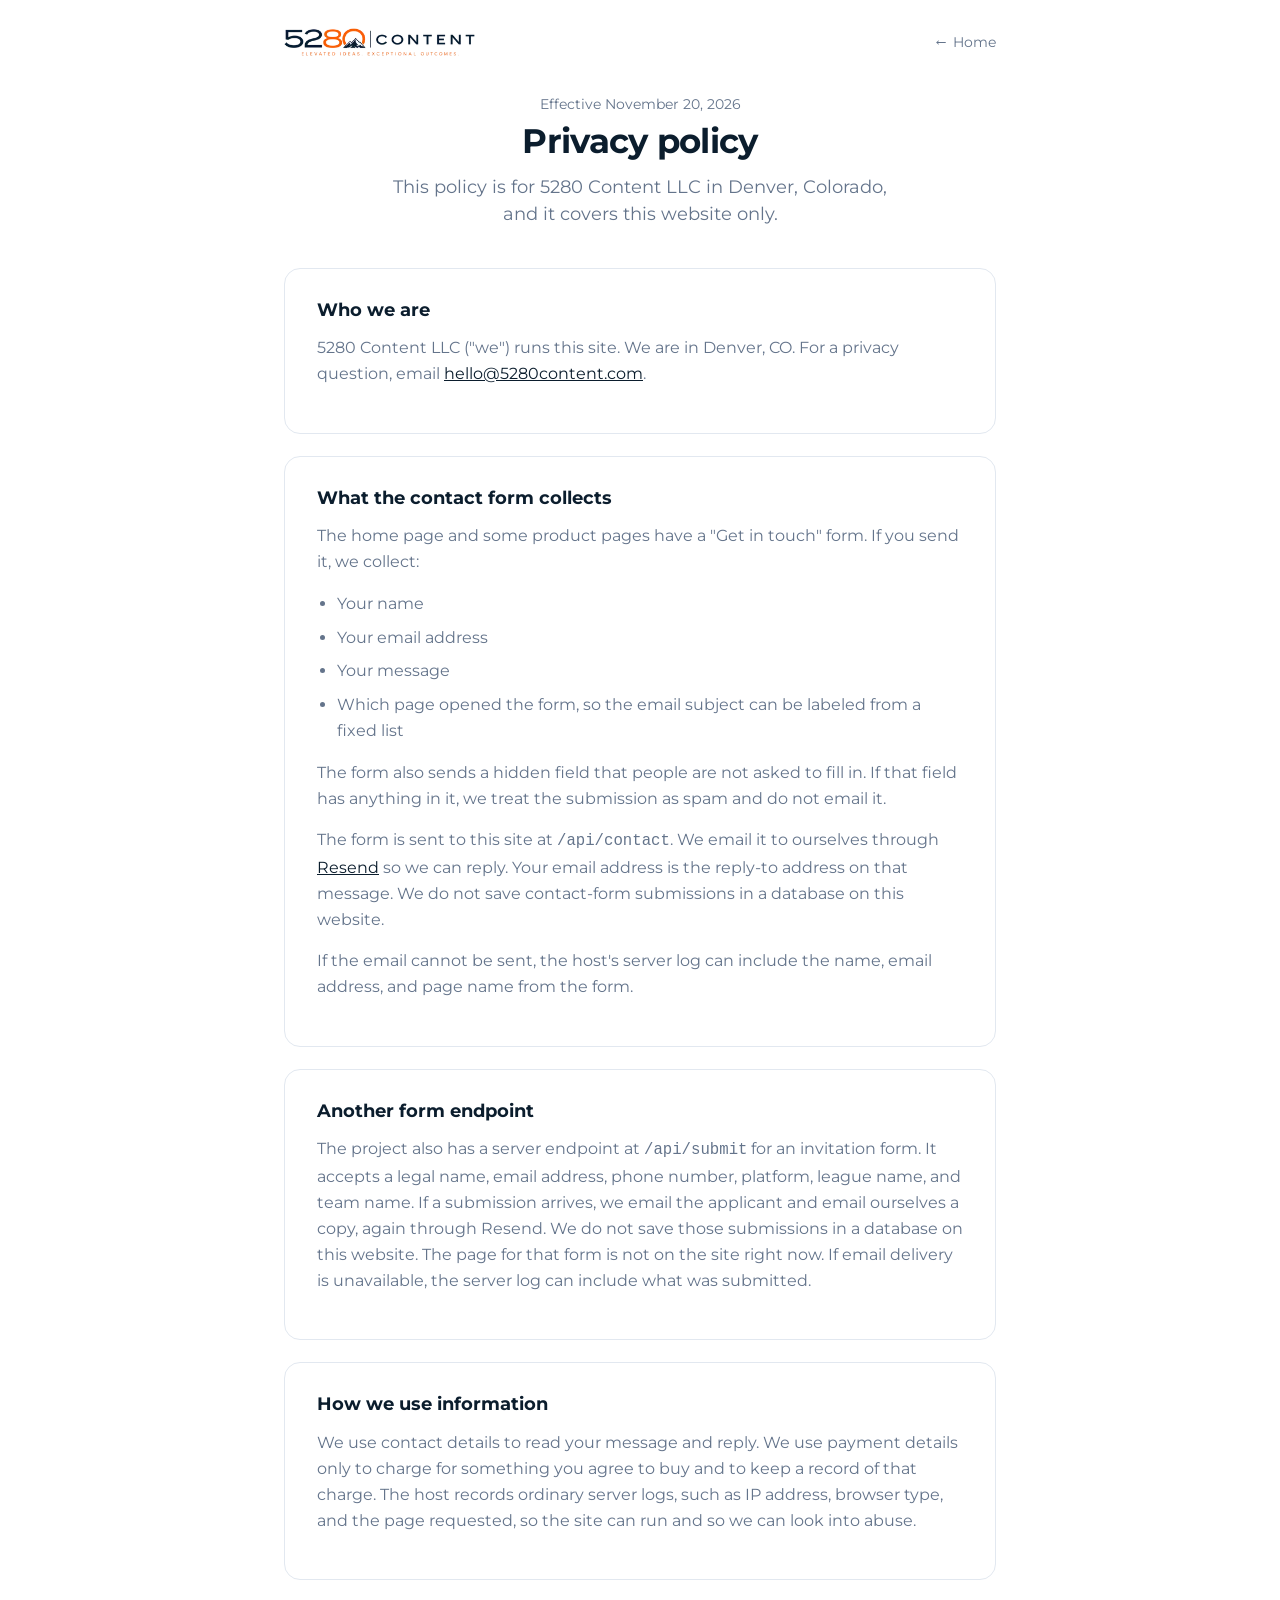
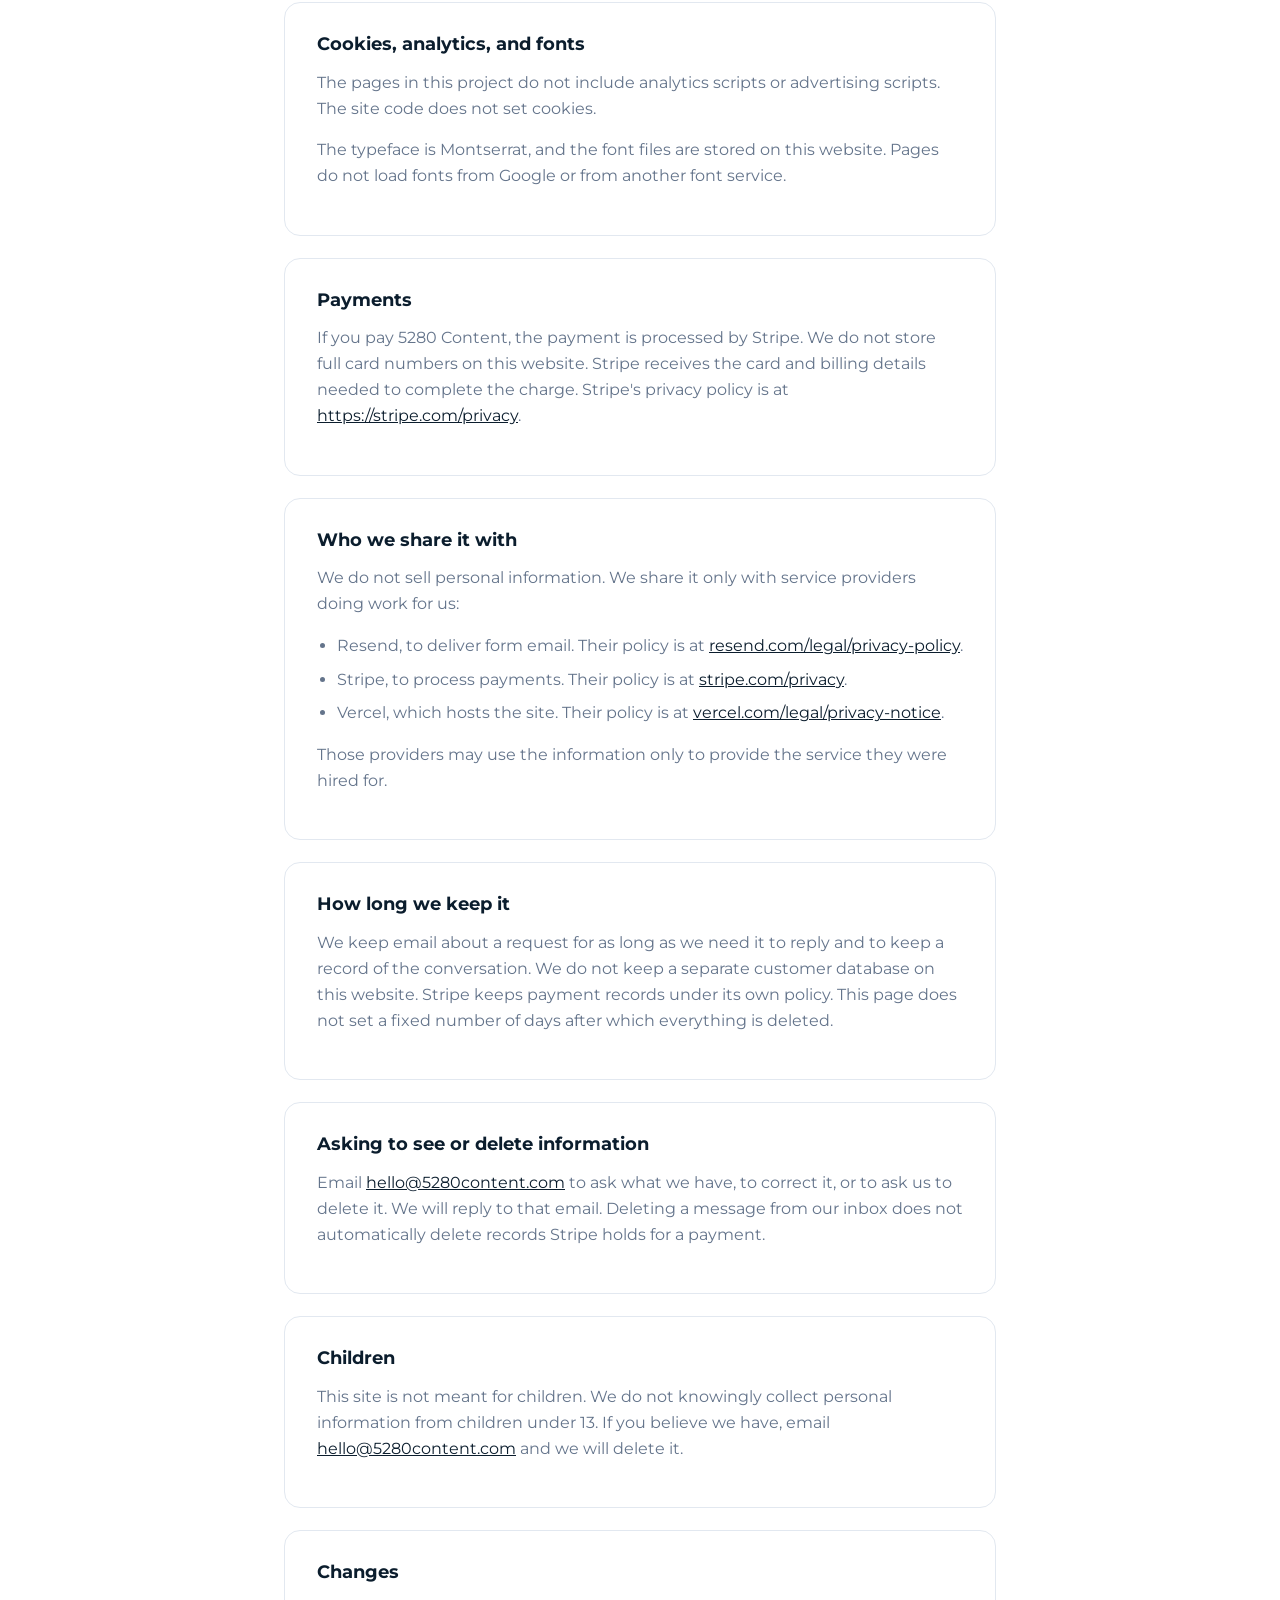
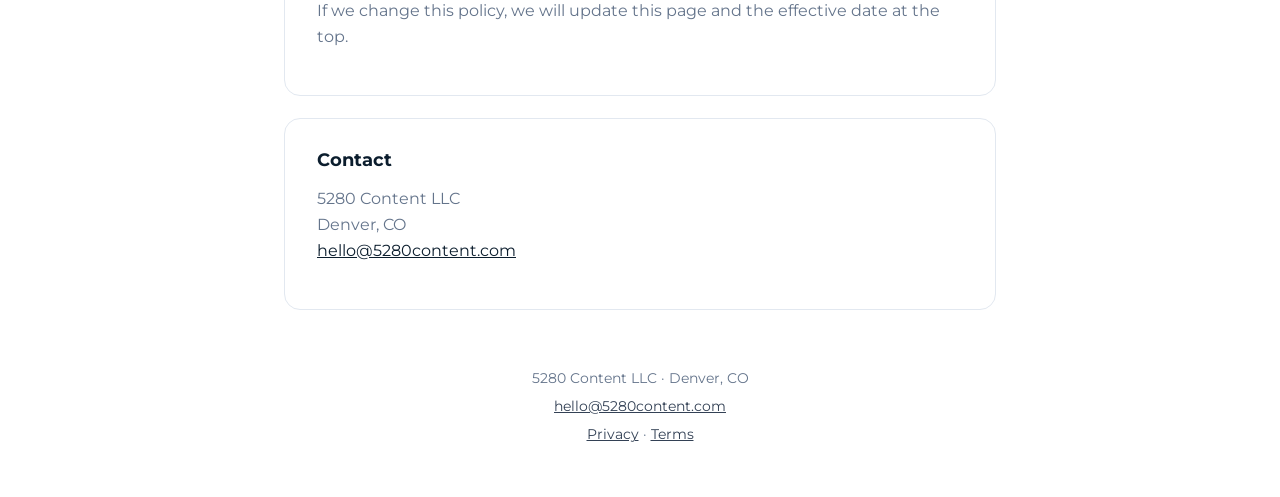
==== privacy/index.html @ 4d0aab16 "Add privacy and terms pages, and fix crawl, speed, and contrast. Publish /privacy and /terms for 528" ====
<!DOCTYPE html>
<html lang="en">
<head>
<meta charset="UTF-8" />
<meta name="viewport" content="width=device-width, initial-scale=1.0" />
<title>Privacy policy · 5280 Content</title>
<meta name="description" content="How 5280 Content LLC in Denver, CO collects, uses, and deletes information from this website. Contact hello@5280content.com." />
<link rel="canonical" href="https://www.5280content.com/privacy" />
<meta property="og:title" content="Privacy policy · 5280 Content" />
<meta property="og:description" content="How 5280 Content LLC in Denver, CO collects, uses, and deletes information from this website. Contact hello@5280content.com." />
<meta property="og:type" content="website" />
<meta property="og:url" content="https://www.5280content.com/privacy" />
<meta property="og:site_name" content="5280 Content" />
<meta property="og:image" content="https://www.5280content.com/assets/opt/og.5801524d.jpg" />
<meta property="og:image:width" content="1200" />
<meta property="og:image:height" content="630" />
<meta property="og:image:alt" content="5280 Content logo over the Denver skyline and mountains." />
<meta name="twitter:card" content="summary_large_image" />
<meta name="twitter:title" content="Privacy policy · 5280 Content" />
<meta name="twitter:description" content="How 5280 Content LLC in Denver, CO collects, uses, and deletes information from this website. Contact hello@5280content.com." />
<meta name="twitter:image" content="https://www.5280content.com/assets/opt/og.5801524d.jpg" />
<link rel="icon" type="image/png" sizes="32x32" href="/assets/favicon-32.png" />
<link rel="icon" type="image/png" sizes="64x64" href="/assets/favicon-64.png" />
<link rel="icon" type="image/png" sizes="512x512" href="/assets/favicon-512.png" />
<link rel="apple-touch-icon" sizes="180x180" href="/assets/apple-touch-icon.png" />
<link rel="stylesheet" href="/assets/opt/site.3dcfa032.css" />
<script type="application/ld+json">
{
  "@context": "https://schema.org",
  "@type": ["Organization", "LocalBusiness"],
  "@id": "https://www.5280content.com/#organization",
  "name": "5280 Content",
  "legalName": "5280 Content LLC",
  "url": "https://www.5280content.com/",
  "logo": "https://www.5280content.com/assets/opt/logo-491.4fd0b026.webp",
  "image": "https://www.5280content.com/assets/opt/og.5801524d.jpg",
  "email": "hello@5280content.com",
  "address": {
    "@type": "PostalAddress",
    "addressLocality": "Denver",
    "addressRegion": "CO",
    "addressCountry": "US"
  },
  "areaServed": [
    { "@type": "City", "name": "Denver" },
    { "@type": "AdministrativeArea", "name": "Colorado" }
  ]
}
</script>
</head>
<body>
  <div class="nav nav-sub">
    <a class="brand" href="/"><img src="/assets/opt/logo-491.4fd0b026.webp" srcset="/assets/opt/logo-334.3a35d26b.webp 334w, /assets/opt/logo-491.4fd0b026.webp 491w" sizes="(max-width: 640px) 190px, 245px" alt="5280 Content" width="491" height="72" /></a>
    <a class="back" href="/">&larr; Home</a>
  </div>

  <div class="wrap">
    <header class="hero">
      <p class="updated">Effective November 20, 2026</p>
      <h1>Privacy policy</h1>
      <p class="lede">This policy is for 5280 Content LLC in Denver, Colorado, and it covers this website only.</p>
    </header>

    <section>
      <h2>Who we are</h2>
      <p>5280 Content LLC ("we") runs this site. We are in Denver, CO. For a privacy question, email <a href="mailto:hello@5280content.com">hello@5280content.com</a>.</p>
    </section>

    <section>
      <h2>What the contact form collects</h2>
      <p>The home page and some product pages have a "Get in touch" form. If you send it, we collect:</p>
      <ul>
        <li>Your name</li>
        <li>Your email address</li>
        <li>Your message</li>
        <li>Which page opened the form, so the email subject can be labeled from a fixed list</li>
      </ul>
      <p>The form also sends a hidden field that people are not asked to fill in. If that field has anything in it, we treat the submission as spam and do not email it.</p>
      <p>The form is sent to this site at <code>/api/contact</code>. We email it to ourselves through <a href="https://resend.com/legal/privacy-policy">Resend</a> so we can reply. Your email address is the reply-to address on that message. We do not save contact-form submissions in a database on this website.</p>
      <p>If the email cannot be sent, the host's server log can include the name, email address, and page name from the form.</p>
    </section>

    <section>
      <h2>Another form endpoint</h2>
      <p>The project also has a server endpoint at <code>/api/submit</code> for an invitation form. It accepts a legal name, email address, phone number, platform, league name, and team name. If a submission arrives, we email the applicant and email ourselves a copy, again through Resend. We do not save those submissions in a database on this website. The page for that form is not on the site right now. If email delivery is unavailable, the server log can include what was submitted.</p>
    </section>

    <section>
      <h2>How we use information</h2>
      <p>We use contact details to read your message and reply. We use payment details only to charge for something you agree to buy and to keep a record of that charge. The host records ordinary server logs, such as IP address, browser type, and the page requested, so the site can run and so we can look into abuse.</p>
    </section>

    <section>
      <h2>Cookies, analytics, and fonts</h2>
      <p>The pages in this project do not include analytics scripts or advertising scripts. The site code does not set cookies.</p>
      <p>The typeface is Montserrat, and the font files are stored on this website. Pages do not load fonts from Google or from another font service.</p>
    </section>

    <section>
      <h2>Payments</h2>
      <p>If you pay 5280 Content, the payment is processed by Stripe. We do not store full card numbers on this website. Stripe receives the card and billing details needed to complete the charge. Stripe's privacy policy is at <a href="https://stripe.com/privacy">https://stripe.com/privacy</a>.</p>
    </section>

    <section>
      <h2>Who we share it with</h2>
      <p>We do not sell personal information. We share it only with service providers doing work for us:</p>
      <ul>
        <li>Resend, to deliver form email. Their policy is at <a href="https://resend.com/legal/privacy-policy">resend.com/legal/privacy-policy</a>.</li>
        <li>Stripe, to process payments. Their policy is at <a href="https://stripe.com/privacy">stripe.com/privacy</a>.</li>
        <li>Vercel, which hosts the site. Their policy is at <a href="https://vercel.com/legal/privacy-notice">vercel.com/legal/privacy-notice</a>.</li>
      </ul>
      <p>Those providers may use the information only to provide the service they were hired for.</p>
    </section>

    <section>
      <h2>How long we keep it</h2>
      <p>We keep email about a request for as long as we need it to reply and to keep a record of the conversation. We do not keep a separate customer database on this website. Stripe keeps payment records under its own policy. This page does not set a fixed number of days after which everything is deleted.</p>
    </section>

    <section>
      <h2>Asking to see or delete information</h2>
      <p>Email <a href="mailto:hello@5280content.com">hello@5280content.com</a> to ask what we have, to correct it, or to ask us to delete it. We will reply to that email. Deleting a message from our inbox does not automatically delete records Stripe holds for a payment.</p>
    </section>

    <section>
      <h2>Children</h2>
      <p>This site is not meant for children. We do not knowingly collect personal information from children under 13. If you believe we have, email <a href="mailto:hello@5280content.com">hello@5280content.com</a> and we will delete it.</p>
    </section>

    <section>
      <h2>Changes</h2>
      <p>If we change this policy, we will update this page and the effective date at the top.</p>
    </section>

    <section>
      <h2>Contact</h2>
      <p>5280 Content LLC<br />Denver, CO<br /><a href="mailto:hello@5280content.com">hello@5280content.com</a></p>
    </section>
  </div>

  <footer>
    <p>5280 Content LLC · Denver, CO</p>
    <p><a href="mailto:hello@5280content.com">hello@5280content.com</a></p>
    <p><a href="/privacy">Privacy</a> · <a href="/terms">Terms</a></p>
  </footer>
</body>
</html>
---- assets/opt/site.3dcfa032.css ----
@font-face {
  font-family: Montserrat;
  font-style: normal;
  font-weight: 400;
  font-display: swap;
  src: url("/assets/fonts/montserrat-latin-400.e66bcd27.woff2") format("woff2");
  unicode-range: U+0000-00FF, U+0131, U+0152-0153, U+02BB-02BC, U+02C6, U+02DA, U+02DC, U+0304, U+0308, U+0329, U+2000-206F, U+20AC, U+2122, U+2191, U+2193, U+2212, U+2215, U+FEFF, U+FFFD;
}
@font-face {
  font-family: Montserrat;
  font-style: normal;
  font-weight: 600;
  font-display: swap;
  src: url("/assets/fonts/montserrat-latin-600.d857325c.woff2") format("woff2");
  unicode-range: U+0000-00FF, U+0131, U+0152-0153, U+02BB-02BC, U+02C6, U+02DA, U+02DC, U+0304, U+0308, U+0329, U+2000-206F, U+20AC, U+2122, U+2191, U+2193, U+2212, U+2215, U+FEFF, U+FFFD;
}
@font-face {
  font-family: Montserrat;
  font-style: normal;
  font-weight: 700;
  font-display: swap;
  src: url("/assets/fonts/montserrat-latin-700.f9d9e65b.woff2") format("woff2");
  unicode-range: U+0000-00FF, U+0131, U+0152-0153, U+02BB-02BC, U+02C6, U+02DA, U+02DC, U+0304, U+0308, U+0329, U+2000-206F, U+20AC, U+2122, U+2191, U+2193, U+2212, U+2215, U+FEFF, U+FFFD;
}
@font-face {
  font-family: Montserrat;
  font-style: normal;
  font-weight: 800;
  font-display: swap;
  src: url("/assets/fonts/montserrat-latin-800.ba826fb8.woff2") format("woff2");
  unicode-range: U+0000-00FF, U+0131, U+0152-0153, U+02BB-02BC, U+02C6, U+02DA, U+02DC, U+0304, U+0308, U+0329, U+2000-206F, U+20AC, U+2122, U+2191, U+2193, U+2212, U+2215, U+FEFF, U+FFFD;
}
@font-face {
  font-family: "Montserrat Fallback";
  font-style: normal;
  font-weight: 400;
  src: local("Arial"), local("Liberation Sans"), local("Helvetica");
  size-adjust: 112.19%;
  ascent-override: 86.28%;
  descent-override: 22.37%;
  line-gap-override: 0%;
}
@font-face {
  font-family: "Montserrat Fallback";
  font-style: normal;
  font-weight: 600;
  src: local("Arial Bold"), local("Liberation Sans Bold"), local("Helvetica Bold");
  size-adjust: 107.86%;
  ascent-override: 89.74%;
  descent-override: 23.27%;
  line-gap-override: 0%;
}
@font-face {
  font-family: "Montserrat Fallback";
  font-style: normal;
  font-weight: 700;
  src: local("Arial Bold"), local("Liberation Sans Bold"), local("Helvetica Bold");
  size-adjust: 111.4%;
  ascent-override: 86.9%;
  descent-override: 22.53%;
  line-gap-override: 0%;
}
@font-face {
  font-family: "Montserrat Fallback";
  font-style: normal;
  font-weight: 800;
  src: local("Arial Bold"), local("Liberation Sans Bold"), local("Helvetica Bold");
  size-adjust: 110.65%;
  ascent-override: 87.48%;
  descent-override: 22.68%;
  line-gap-override: 0%;
}

:root {
  --navy: #0b1d2d;
  --slate: #334155;
  --steel: #64748b;
  --light-gray: #e2e8f0;
  --orange: #f97316;
  --white: #ffffff;
  --bg: #ffffff;
  --surface: #ffffff;
  --border: var(--light-gray);
  --text: var(--navy);
  --muted: var(--steel);
  --accent: var(--orange);
  --btn: #c2410c;
  --btn-hover: #9a3412;
  --pill-live: #146c43;
  --pill-live-bg: #e7f8ee;
  --pill-dev: #7a4f01;
  --pill-dev-bg: #fdf3d9;
}

* { box-sizing: border-box; }
html { color-scheme: light; }
body {
  margin: 0;
  background: var(--bg);
  color: var(--text);
  font-family: Montserrat, "Montserrat Fallback", Arial, Helvetica, sans-serif;
}
a { color: inherit; }
:focus-visible {
  outline: 2px solid var(--navy);
  outline-offset: 3px;
}

.nav {
  display: flex;
  align-items: center;
  justify-content: space-between;
  max-width: 1160px;
  margin: 0 auto;
  padding: 22px 24px;
}
.nav-sub {
  max-width: 760px;
  padding: 28px 24px 0;
}
.brand {
  display: flex;
  align-items: center;
  text-decoration: none;
}
.brand img { display: block; width: 245.5px; height: 36px; }
.nav-sub .brand img { width: 190.94px; height: 28px; }
.nav-links {
  display: flex;
  align-items: center;
  gap: 18px;
}
.nav a.secondary-link,
.nav a.back {
  text-decoration: none;
  font-size: 0.9rem;
  color: var(--slate);
}
.nav a.secondary-link {
  font-weight: 600;
  border: 1.5px solid var(--border);
  padding: 9px 16px;
  border-radius: 8px;
}
.nav a.back { color: var(--muted); }
.nav a.secondary-link:hover { color: var(--navy); border-color: var(--slate); }
.nav a.back:hover { color: var(--text); }
.nav a.cta,
.nav button.cta,
a.btn,
button.btn {
  display: inline-block;
  text-decoration: none;
  font-weight: 600;
  color: var(--white);
  background: var(--btn);
  border: none;
  cursor: pointer;
  font-family: inherit;
  -webkit-appearance: none;
  appearance: none;
}
.nav a.cta,
.nav button.cta {
  font-size: 0.9rem;
  padding: 10px 18px;
  border-radius: 8px;
}
a.btn,
button.btn {
  padding: 14px 28px;
  border-radius: 10px;
  font-size: 1rem;
}
.nav a.cta:hover,
.nav button.cta:hover,
a.btn:hover,
button.btn:hover { background: var(--btn-hover); }

.hero-banner {
  width: 100%;
  background: var(--navy);
  line-height: 0;
}
.hero-banner img {
  width: 100%;
  height: auto;
  aspect-ratio: 1779 / 884;
  max-height: 620px;
  object-fit: cover;
  object-position: center top;
  display: block;
}
.hero-copy {
  background: var(--navy);
  padding: 44px 24px 64px;
}
.hero-copy .inner {
  max-width: 900px;
  margin: 0 auto;
  text-align: center;
}
.hero-copy h1 {
  color: var(--white);
  font-size: 1.85rem;
  font-weight: 800;
  letter-spacing: -0.02em;
  line-height: 1.25;
  margin: 0 0 16px;
}
.hero-copy p {
  color: #cbd5e1;
  font-size: 1.15rem;
  font-weight: 400;
  line-height: 1.7;
  margin: 0;
}
.hero-copy p strong {
  color: var(--white);
  font-weight: 600;
}

.section-heading {
  max-width: 1160px;
  margin: 64px auto 0;
  padding: 0 24px;
  text-align: center;
}
.section-heading h2 {
  font-size: 1.7rem;
  font-weight: 800;
  letter-spacing: -0.01em;
  margin: 0 0 10px;
}
.section-heading p {
  color: var(--muted);
  font-size: 1.02rem;
  margin: 0;
}
.grid {
  max-width: 1160px;
  margin: 32px auto 0;
  padding: 0 24px 48px;
  display: grid;
  grid-template-columns: repeat(auto-fit, minmax(260px, 1fr));
  gap: 20px;
}
a.card {
  display: block;
  background: var(--surface);
  border: 1px solid var(--border);
  border-radius: 16px;
  padding: 26px;
  text-decoration: none;
  color: var(--text);
  transition: transform 0.15s ease, box-shadow 0.15s ease, border-color 0.15s ease;
}
a.card:hover {
  transform: translateY(-3px);
  box-shadow: 0 12px 28px rgba(11, 29, 45, 0.1);
  border-color: #cbd5e1;
}
.pill {
  display: inline-block;
  font-size: 0.7rem;
  font-weight: 700;
  letter-spacing: 0.04em;
  text-transform: uppercase;
  padding: 4px 10px;
  border-radius: 999px;
  margin-bottom: 14px;
}
.pill.live { color: var(--pill-live); background: var(--pill-live-bg); }
.pill.dev { color: var(--pill-dev); background: var(--pill-dev-bg); }
.card h3 {
  margin: 0 0 8px;
  font-size: 1.2rem;
  font-weight: 700;
}
.card p {
  margin: 0;
  color: var(--muted);
  font-size: 0.95rem;
  line-height: 1.5;
  font-weight: 400;
}

.wrap {
  max-width: 760px;
  margin: 0 auto;
  padding: 40px 24px 24px;
}
header.hero { text-align: center; margin-bottom: 40px; }
header.hero .pill { margin-bottom: 16px; font-size: 0.72rem; padding: 5px 12px; }
header.hero h1 {
  font-size: 2.1rem;
  margin: 0 0 12px;
  letter-spacing: -0.02em;
}
header.hero p.tagline,
header.hero p.lede {
  color: var(--muted);
  font-size: 1.1rem;
  max-width: 520px;
  margin: 0 auto;
  line-height: 1.55;
}
.wrap section {
  background: var(--surface);
  border: 1px solid var(--border);
  border-radius: 16px;
  padding: 30px 32px;
  margin-bottom: 22px;
}
.wrap section h2 { margin-top: 0; font-size: 1.1rem; }
.wrap section h3 { font-size: 1rem; margin: 18px 0 6px; }
.wrap section h3:first-of-type { margin-top: 0; }
.wrap section p,
.wrap section li {
  color: var(--muted);
  line-height: 1.65;
  font-size: 0.98rem;
}
.wrap section ul { margin: 0; padding-left: 20px; }
.wrap section li { margin-bottom: 8px; }
.wrap section a { color: var(--navy); text-decoration: underline; }
.cta-row { text-align: center; margin: 34px 0; }
.updated {
  color: var(--muted);
  font-size: 0.85rem;
  margin: 0 0 8px;
}

footer {
  text-align: center;
  color: var(--muted);
  font-size: 0.85rem;
  line-height: 1.6;
  padding: 12px 24px 50px;
}
footer p { margin: 0 0 6px; }
footer a { color: var(--slate); text-decoration: underline; }

.contact-overlay {
  position: fixed;
  inset: 0;
  background: rgba(11, 29, 45, 0.55);
  display: flex;
  align-items: center;
  justify-content: center;
  padding: 20px;
  z-index: 100;
}
.contact-overlay[hidden] { display: none; }
.contact-modal-box {
  background: var(--white);
  border-radius: 16px;
  max-width: 420px;
  width: 100%;
  padding: 28px;
  position: relative;
  box-shadow: 0 20px 60px rgba(11, 29, 45, 0.35);
}
.contact-close {
  position: absolute;
  top: 14px;
  right: 14px;
  border: none;
  background: none;
  font-size: 1.5rem;
  line-height: 1;
  cursor: pointer;
  color: var(--muted);
  padding: 4px;
}
.contact-modal-box h3 {
  margin: 0 0 6px;
  font-size: 1.25rem;
  color: var(--navy);
}
.contact-sub {
  color: var(--muted);
  font-size: 0.92rem;
  margin: 0 0 18px;
  line-height: 1.5;
}
#contactForm label {
  display: block;
  font-size: 0.85rem;
  font-weight: 600;
  color: var(--slate);
  margin-bottom: 14px;
}
#contactForm input[type="text"],
#contactForm input[type="email"],
#contactForm textarea {
  display: block;
  width: 100%;
  margin-top: 6px;
  padding: 10px 12px;
  border: 1px solid var(--border);
  border-radius: 8px;
  font-family: inherit;
  font-size: 0.95rem;
  color: var(--navy);
}
#contactForm textarea { resize: vertical; }
.contact-submit {
  width: 100%;
  margin-top: 4px;
  position: relative;
}
.contact-submit.is-loading {
  color: transparent;
  pointer-events: none;
}
.contact-submit.is-loading::after {
  content: "";
  position: absolute;
  top: 50%;
  left: 50%;
  width: 16px;
  height: 16px;
  margin: -8px 0 0 -8px;
  border: 2px solid rgba(255, 255, 255, 0.4);
  border-top-color: #fff;
  border-radius: 50%;
  animation: contact-spin 0.7s linear infinite;
}
@keyframes contact-spin { to { transform: rotate(360deg); } }
.contact-status {
  min-height: 1.2em;
  font-size: 0.88rem;
  margin: 10px 0 0;
}
.contact-status.ok { color: #146c43; }
.contact-status.err { color: #c0392b; }
.hp-field {
  position: absolute !important;
  left: -9999px !important;
  width: 1px;
  height: 1px;
  overflow: hidden;
}

@media (max-width: 640px) {
  .nav { padding: 16px 20px; }
  .nav-sub { padding: 16px 20px 0; }
  .brand img,
  .nav-sub .brand img { width: 190.94px; height: 28px; }
  .nav-links { gap: 10px; }
  .nav a.secondary-link { display: none; }
  .nav a.cta,
  .nav button.cta { padding: 8px 14px; font-size: 0.85rem; }
  .hero-banner img { max-height: 320px; }
  .hero-copy { padding: 32px 20px 44px; }
  .hero-copy h1 { font-size: 1.45rem; }
  .hero-copy p { font-size: 1rem; line-height: 1.6; }
  .section-heading { margin-top: 44px; }
  .section-heading h2 { font-size: 1.4rem; }
  .grid { margin-top: 24px; padding: 0 20px 40px; gap: 14px; }
  a.card { padding: 20px; }
  .wrap { padding: 28px 20px 12px; }
  .wrap section { padding: 22px 18px; }
  header.hero h1 { font-size: 1.7rem; }
}
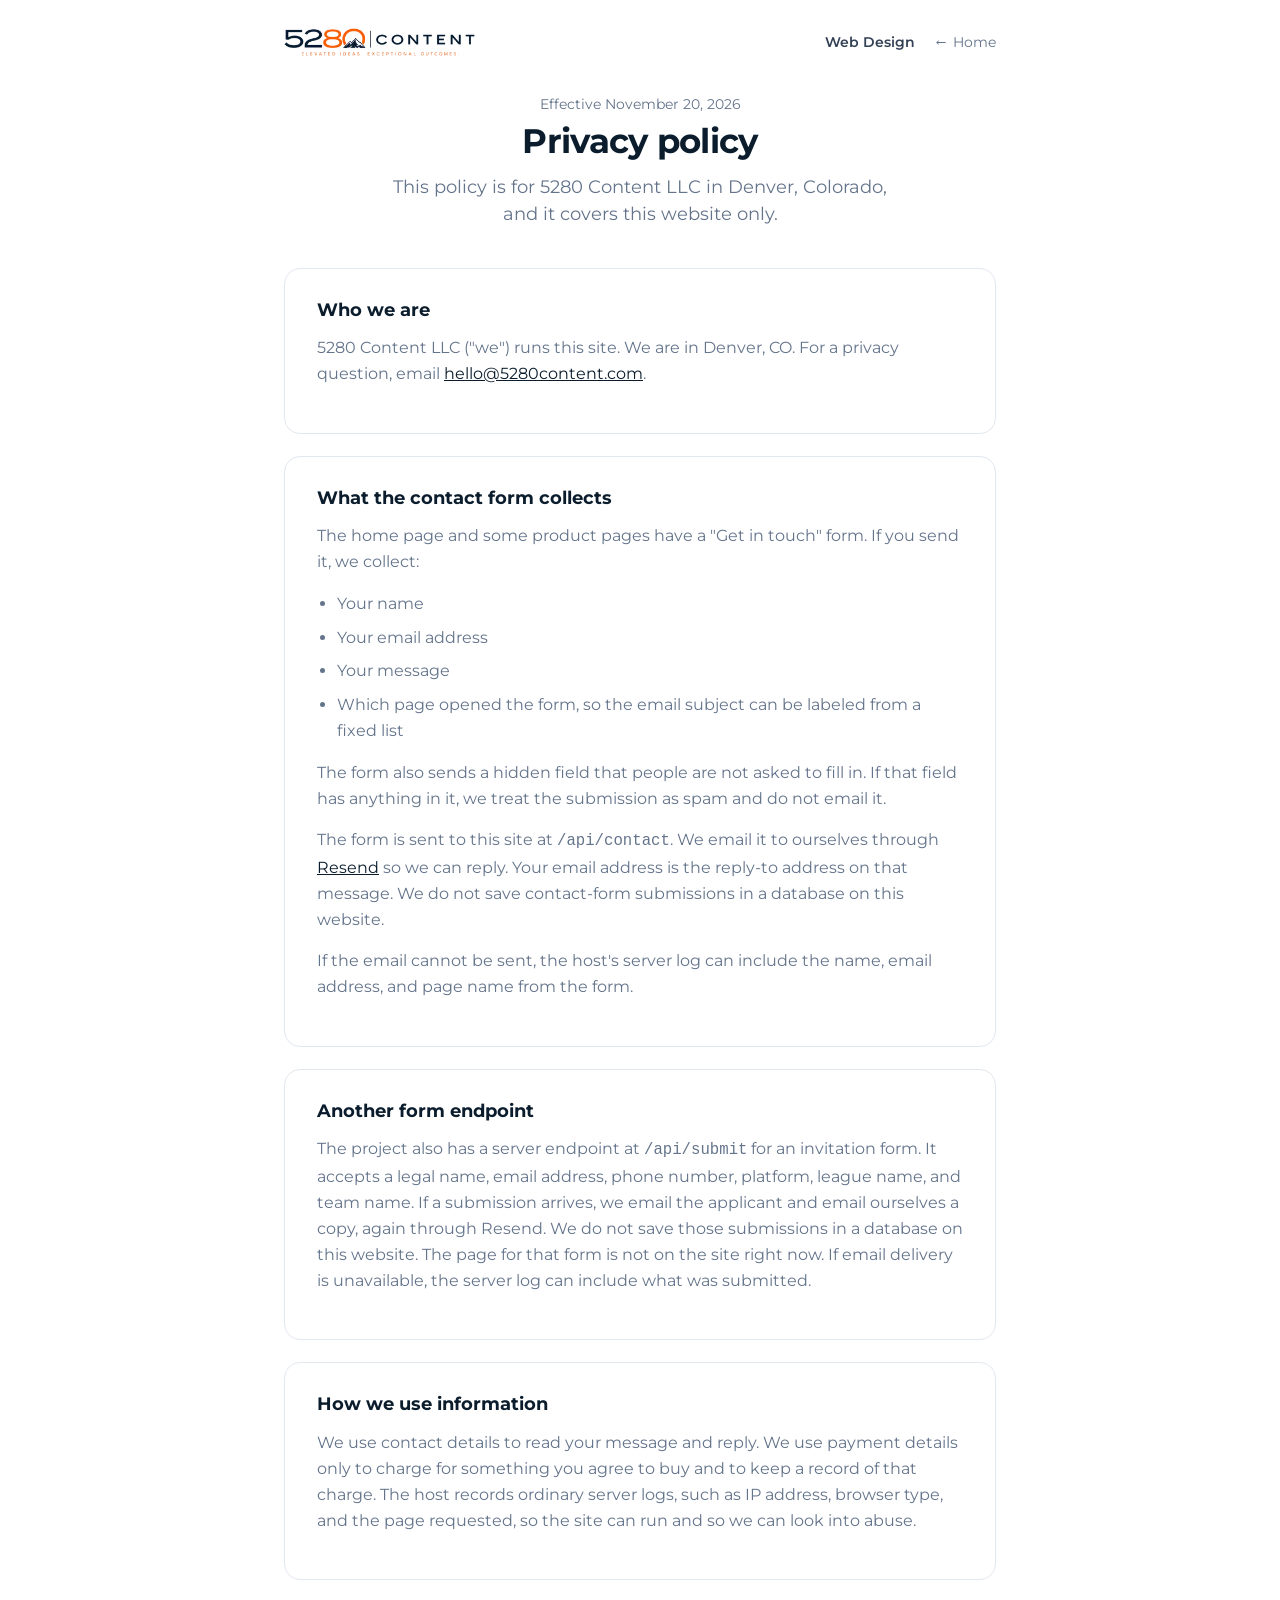
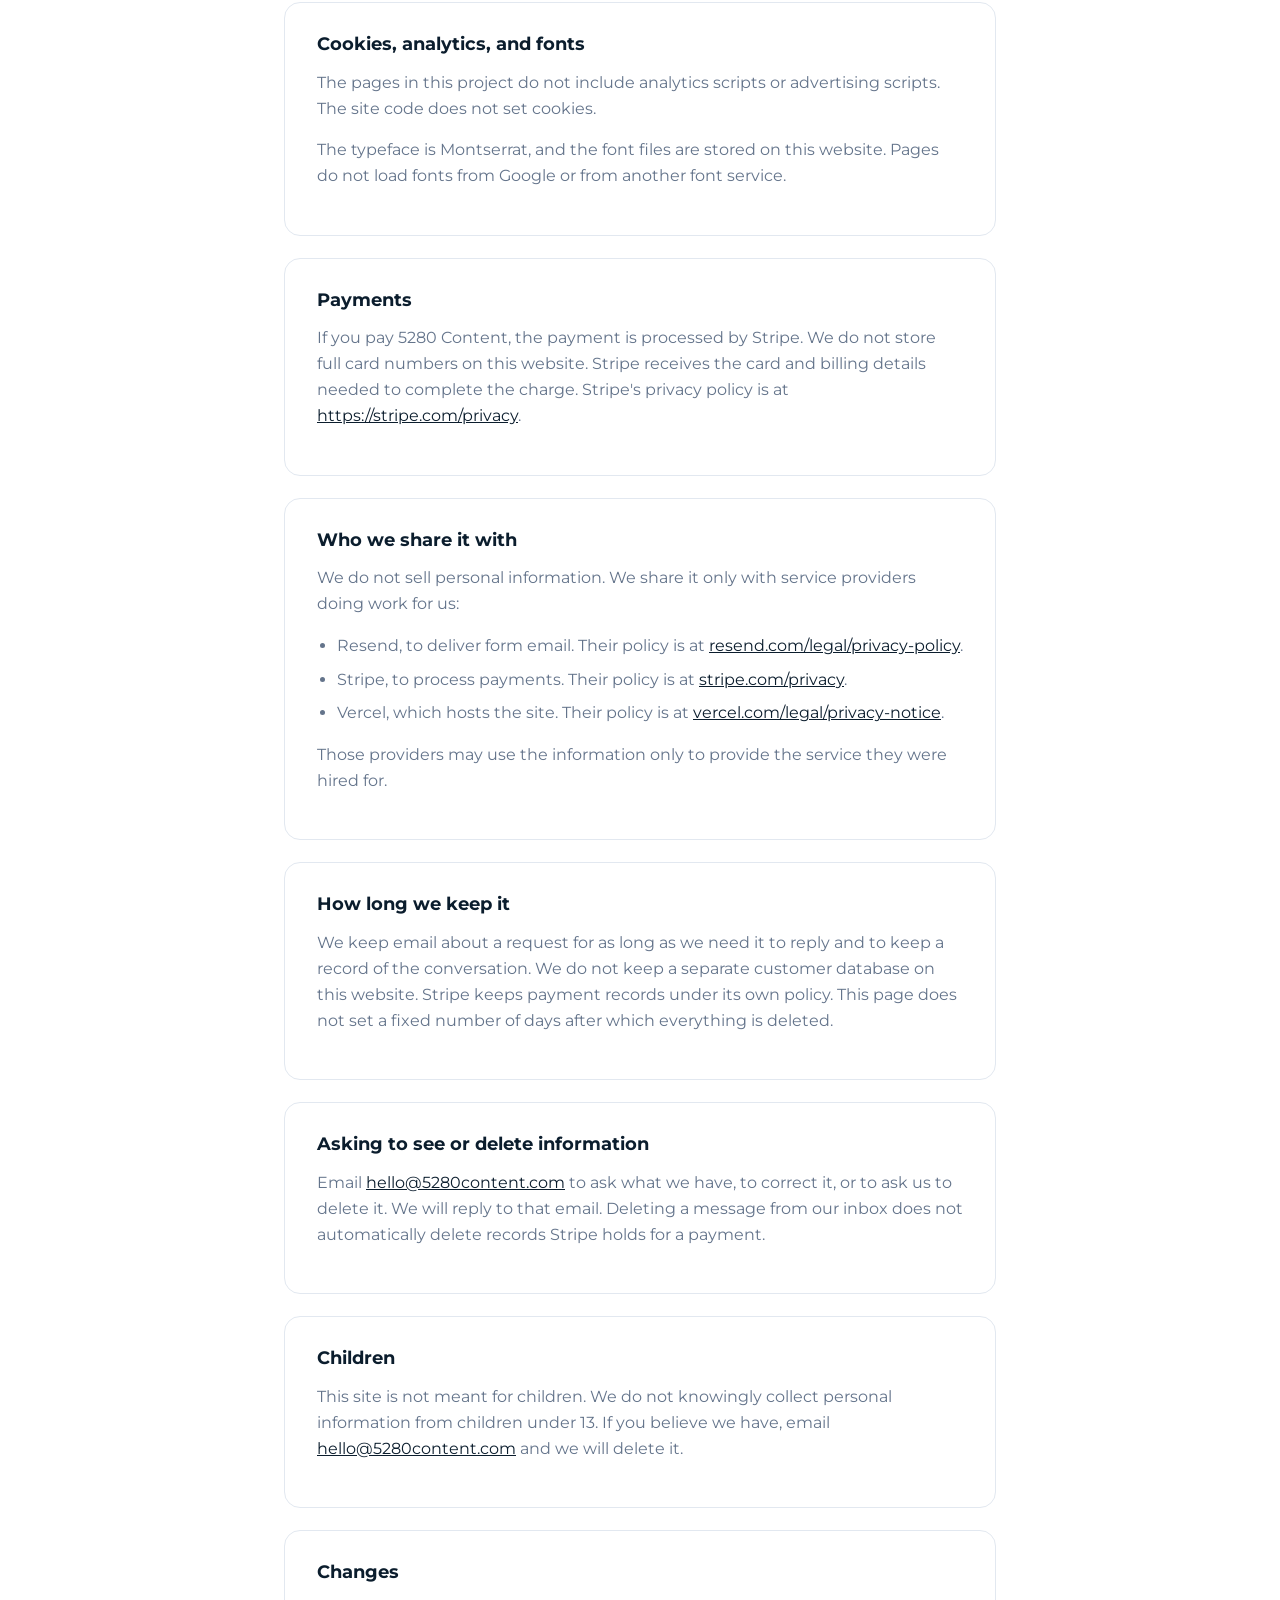
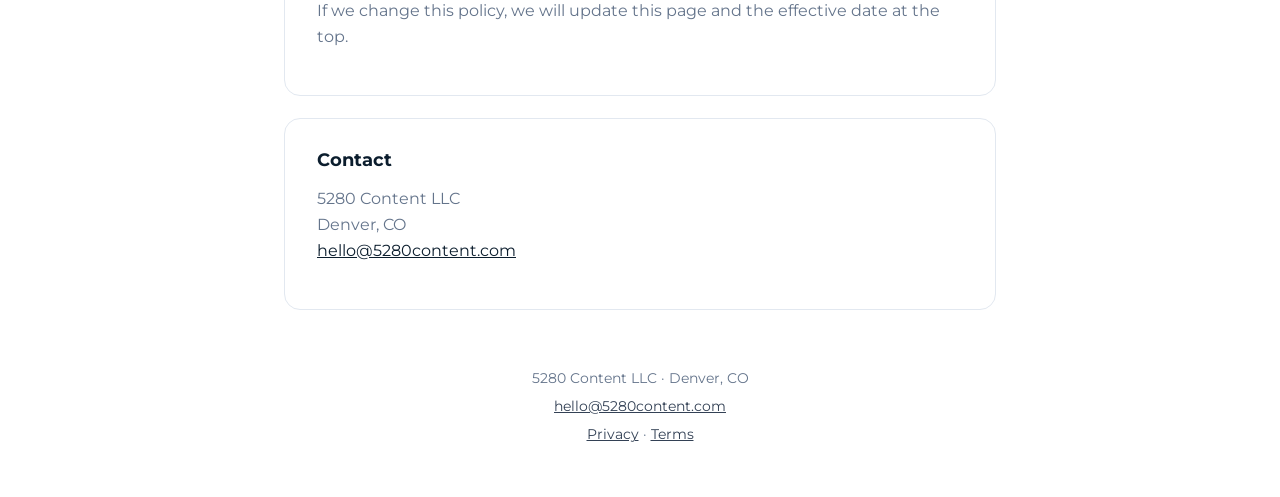
==== commit 08531a3a: "Add the local web design offer. Link a Local Web Design section and a mobile-visible nav item to /we" ====
--- a/privacy/index.html
+++ b/privacy/index.html
@@ -23,7 +23,7 @@
 <link rel="icon" type="image/png" sizes="64x64" href="/assets/favicon-64.png" />
 <link rel="icon" type="image/png" sizes="512x512" href="/assets/favicon-512.png" />
 <link rel="apple-touch-icon" sizes="180x180" href="/assets/apple-touch-icon.png" />
-<link rel="stylesheet" href="/assets/opt/site.3dcfa032.css" />
+<link rel="stylesheet" href="/assets/opt/site.8d82ec7e.css" />
 <script type="application/ld+json">
 {
   "@context": "https://schema.org",
@@ -51,7 +51,10 @@
 <body>
   <div class="nav nav-sub">
     <a class="brand" href="/"><img src="/assets/opt/logo-491.4fd0b026.webp" srcset="/assets/opt/logo-334.3a35d26b.webp 334w, /assets/opt/logo-491.4fd0b026.webp 491w" sizes="(max-width: 640px) 190px, 245px" alt="5280 Content" width="491" height="72" /></a>
-    <a class="back" href="/">&larr; Home</a>
+    <div class="nav-links">
+      <a class="nav-link" href="/web-design">Web Design</a>
+      <a class="back" href="/">&larr; Home</a>
+    </div>
   </div>
 
   <div class="wrap">
--- a/assets/opt/site.8d82ec7e.css
+++ b/assets/opt/site.8d82ec7e.css
@@ -0,0 +1,486 @@
+@font-face {
+  font-family: Montserrat;
+  font-style: normal;
+  font-weight: 400;
+  font-display: swap;
+  src: url("/assets/fonts/montserrat-latin-400.e66bcd27.woff2") format("woff2");
+  unicode-range: U+0000-00FF, U+0131, U+0152-0153, U+02BB-02BC, U+02C6, U+02DA, U+02DC, U+0304, U+0308, U+0329, U+2000-206F, U+20AC, U+2122, U+2191, U+2193, U+2212, U+2215, U+FEFF, U+FFFD;
+}
+@font-face {
+  font-family: Montserrat;
+  font-style: normal;
+  font-weight: 600;
+  font-display: swap;
+  src: url("/assets/fonts/montserrat-latin-600.d857325c.woff2") format("woff2");
+  unicode-range: U+0000-00FF, U+0131, U+0152-0153, U+02BB-02BC, U+02C6, U+02DA, U+02DC, U+0304, U+0308, U+0329, U+2000-206F, U+20AC, U+2122, U+2191, U+2193, U+2212, U+2215, U+FEFF, U+FFFD;
+}
+@font-face {
+  font-family: Montserrat;
+  font-style: normal;
+  font-weight: 700;
+  font-display: swap;
+  src: url("/assets/fonts/montserrat-latin-700.f9d9e65b.woff2") format("woff2");
+  unicode-range: U+0000-00FF, U+0131, U+0152-0153, U+02BB-02BC, U+02C6, U+02DA, U+02DC, U+0304, U+0308, U+0329, U+2000-206F, U+20AC, U+2122, U+2191, U+2193, U+2212, U+2215, U+FEFF, U+FFFD;
+}
+@font-face {
+  font-family: Montserrat;
+  font-style: normal;
+  font-weight: 800;
+  font-display: swap;
+  src: url("/assets/fonts/montserrat-latin-800.ba826fb8.woff2") format("woff2");
+  unicode-range: U+0000-00FF, U+0131, U+0152-0153, U+02BB-02BC, U+02C6, U+02DA, U+02DC, U+0304, U+0308, U+0329, U+2000-206F, U+20AC, U+2122, U+2191, U+2193, U+2212, U+2215, U+FEFF, U+FFFD;
+}
+@font-face {
+  font-family: "Montserrat Fallback";
+  font-style: normal;
+  font-weight: 400;
+  src: local("Arial"), local("Liberation Sans"), local("Helvetica");
+  size-adjust: 112.19%;
+  ascent-override: 86.28%;
+  descent-override: 22.37%;
+  line-gap-override: 0%;
+}
+@font-face {
+  font-family: "Montserrat Fallback";
+  font-style: normal;
+  font-weight: 600;
+  src: local("Arial Bold"), local("Liberation Sans Bold"), local("Helvetica Bold");
+  size-adjust: 107.86%;
+  ascent-override: 89.74%;
+  descent-override: 23.27%;
+  line-gap-override: 0%;
+}
+@font-face {
+  font-family: "Montserrat Fallback";
+  font-style: normal;
+  font-weight: 700;
+  src: local("Arial Bold"), local("Liberation Sans Bold"), local("Helvetica Bold");
+  size-adjust: 111.4%;
+  ascent-override: 86.9%;
+  descent-override: 22.53%;
+  line-gap-override: 0%;
+}
+@font-face {
+  font-family: "Montserrat Fallback";
+  font-style: normal;
+  font-weight: 800;
+  src: local("Arial Bold"), local("Liberation Sans Bold"), local("Helvetica Bold");
+  size-adjust: 110.65%;
+  ascent-override: 87.48%;
+  descent-override: 22.68%;
+  line-gap-override: 0%;
+}
+
+:root {
+  --navy: #0b1d2d;
+  --slate: #334155;
+  --steel: #64748b;
+  --light-gray: #e2e8f0;
+  --orange: #f97316;
+  --white: #ffffff;
+  --bg: #ffffff;
+  --surface: #ffffff;
+  --border: var(--light-gray);
+  --text: var(--navy);
+  --muted: var(--steel);
+  --accent: var(--orange);
+  --btn: #c2410c;
+  --btn-hover: #9a3412;
+  --pill-live: #146c43;
+  --pill-live-bg: #e7f8ee;
+  --pill-dev: #7a4f01;
+  --pill-dev-bg: #fdf3d9;
+}
+
+* { box-sizing: border-box; }
+html { color-scheme: light; }
+body {
+  margin: 0;
+  background: var(--bg);
+  color: var(--text);
+  font-family: Montserrat, "Montserrat Fallback", Arial, Helvetica, sans-serif;
+}
+a { color: inherit; }
+:focus-visible {
+  outline: 2px solid var(--navy);
+  outline-offset: 3px;
+}
+
+.nav {
+  display: flex;
+  align-items: center;
+  justify-content: space-between;
+  max-width: 1160px;
+  margin: 0 auto;
+  padding: 22px 24px;
+}
+.nav-sub {
+  max-width: 760px;
+  padding: 28px 24px 0;
+}
+.brand {
+  display: flex;
+  align-items: center;
+  text-decoration: none;
+}
+.brand img { display: block; width: 245.5px; height: 36px; }
+.nav-sub .brand img { width: 190.94px; height: 28px; }
+.nav-links {
+  display: flex;
+  align-items: center;
+  gap: 18px;
+}
+.nav a.secondary-link,
+.nav a.back {
+  text-decoration: none;
+  font-size: 0.9rem;
+  color: var(--slate);
+}
+.nav a.secondary-link {
+  font-weight: 600;
+  border: 1.5px solid var(--border);
+  padding: 9px 16px;
+  border-radius: 8px;
+}
+.nav a.back { color: var(--muted); }
+.nav a.secondary-link:hover { color: var(--navy); border-color: var(--slate); }
+.nav a.back:hover { color: var(--text); }
+.nav a.nav-link {
+  text-decoration: none;
+  font-size: 0.9rem;
+  font-weight: 600;
+  color: var(--slate);
+}
+.nav a.nav-link:hover,
+.nav a.nav-link[aria-current="page"] { color: var(--navy); }
+.nav a.cta,
+.nav button.cta,
+a.btn,
+button.btn {
+  display: inline-block;
+  text-decoration: none;
+  font-weight: 600;
+  color: var(--white);
+  background: var(--btn);
+  border: none;
+  cursor: pointer;
+  font-family: inherit;
+  -webkit-appearance: none;
+  appearance: none;
+}
+.nav a.cta,
+.nav button.cta {
+  font-size: 0.9rem;
+  padding: 10px 18px;
+  border-radius: 8px;
+}
+a.btn,
+button.btn {
+  padding: 14px 28px;
+  border-radius: 10px;
+  font-size: 1rem;
+}
+.nav a.cta:hover,
+.nav button.cta:hover,
+a.btn:hover,
+button.btn:hover { background: var(--btn-hover); }
+
+.hero-banner {
+  width: 100%;
+  background: var(--navy);
+  line-height: 0;
+}
+.hero-banner img {
+  width: 100%;
+  height: auto;
+  aspect-ratio: 1779 / 884;
+  max-height: 620px;
+  object-fit: cover;
+  object-position: center top;
+  display: block;
+}
+.hero-copy {
+  background: var(--navy);
+  padding: 44px 24px 64px;
+}
+.hero-copy .inner {
+  max-width: 900px;
+  margin: 0 auto;
+  text-align: center;
+}
+.hero-copy h1 {
+  color: var(--white);
+  font-size: 1.85rem;
+  font-weight: 800;
+  letter-spacing: -0.02em;
+  line-height: 1.25;
+  margin: 0 0 16px;
+}
+.hero-copy p {
+  color: #cbd5e1;
+  font-size: 1.15rem;
+  font-weight: 400;
+  line-height: 1.7;
+  margin: 0;
+}
+.hero-copy p strong {
+  color: var(--white);
+  font-weight: 600;
+}
+
+.section-heading {
+  max-width: 1160px;
+  margin: 64px auto 0;
+  padding: 0 24px;
+  text-align: center;
+}
+.section-heading h2 {
+  font-size: 1.7rem;
+  font-weight: 800;
+  letter-spacing: -0.01em;
+  margin: 0 0 10px;
+}
+.section-heading p {
+  color: var(--muted);
+  font-size: 1.02rem;
+  margin: 0;
+}
+.section-heading p.offer-price,
+.wrap .price-line {
+  color: var(--navy);
+  font-weight: 700;
+  font-size: 1.15rem;
+  margin-top: 14px;
+}
+.section-heading a.offer-link {
+  color: var(--navy);
+  font-weight: 700;
+}
+.grid {
+  max-width: 1160px;
+  margin: 32px auto 0;
+  padding: 0 24px 48px;
+  display: grid;
+  grid-template-columns: repeat(auto-fit, minmax(260px, 1fr));
+  gap: 20px;
+}
+a.card {
+  display: block;
+  background: var(--surface);
+  border: 1px solid var(--border);
+  border-radius: 16px;
+  padding: 26px;
+  text-decoration: none;
+  color: var(--text);
+  transition: transform 0.15s ease, box-shadow 0.15s ease, border-color 0.15s ease;
+}
+a.card:hover {
+  transform: translateY(-3px);
+  box-shadow: 0 12px 28px rgba(11, 29, 45, 0.1);
+  border-color: #cbd5e1;
+}
+.pill {
+  display: inline-block;
+  font-size: 0.7rem;
+  font-weight: 700;
+  letter-spacing: 0.04em;
+  text-transform: uppercase;
+  padding: 4px 10px;
+  border-radius: 999px;
+  margin-bottom: 14px;
+}
+.pill.live { color: var(--pill-live); background: var(--pill-live-bg); }
+.pill.dev { color: var(--pill-dev); background: var(--pill-dev-bg); }
+.card h3 {
+  margin: 0 0 8px;
+  font-size: 1.2rem;
+  font-weight: 700;
+}
+.card p {
+  margin: 0;
+  color: var(--muted);
+  font-size: 0.95rem;
+  line-height: 1.5;
+  font-weight: 400;
+}
+
+.wrap {
+  max-width: 760px;
+  margin: 0 auto;
+  padding: 40px 24px 24px;
+}
+header.hero { text-align: center; margin-bottom: 40px; }
+header.hero .pill { margin-bottom: 16px; font-size: 0.72rem; padding: 5px 12px; }
+header.hero h1 {
+  font-size: 2.1rem;
+  margin: 0 0 12px;
+  letter-spacing: -0.02em;
+}
+header.hero p.tagline,
+header.hero p.lede {
+  color: var(--muted);
+  font-size: 1.1rem;
+  max-width: 520px;
+  margin: 0 auto;
+  line-height: 1.55;
+}
+.wrap section {
+  background: var(--surface);
+  border: 1px solid var(--border);
+  border-radius: 16px;
+  padding: 30px 32px;
+  margin-bottom: 22px;
+}
+.wrap section h2 { margin-top: 0; font-size: 1.1rem; }
+.wrap section h3 { font-size: 1rem; margin: 18px 0 6px; }
+.wrap section h3:first-of-type { margin-top: 0; }
+.wrap section p,
+.wrap section li {
+  color: var(--muted);
+  line-height: 1.65;
+  font-size: 0.98rem;
+}
+.wrap section ul { margin: 0; padding-left: 20px; }
+.wrap section li { margin-bottom: 8px; }
+.wrap section a { color: var(--navy); text-decoration: underline; }
+.cta-row { text-align: center; margin: 34px 0; }
+.updated {
+  color: var(--muted);
+  font-size: 0.85rem;
+  margin: 0 0 8px;
+}
+
+footer {
+  text-align: center;
+  color: var(--muted);
+  font-size: 0.85rem;
+  line-height: 1.6;
+  padding: 12px 24px 50px;
+}
+footer p { margin: 0 0 6px; }
+footer a { color: var(--slate); text-decoration: underline; }
+
+.contact-overlay {
+  position: fixed;
+  inset: 0;
+  background: rgba(11, 29, 45, 0.55);
+  display: flex;
+  align-items: center;
+  justify-content: center;
+  padding: 20px;
+  z-index: 100;
+}
+.contact-overlay[hidden] { display: none; }
+.contact-modal-box {
+  background: var(--white);
+  border-radius: 16px;
+  max-width: 420px;
+  width: 100%;
+  padding: 28px;
+  position: relative;
+  box-shadow: 0 20px 60px rgba(11, 29, 45, 0.35);
+}
+.contact-close {
+  position: absolute;
+  top: 14px;
+  right: 14px;
+  border: none;
+  background: none;
+  font-size: 1.5rem;
+  line-height: 1;
+  cursor: pointer;
+  color: var(--muted);
+  padding: 4px;
+}
+.contact-modal-box h3 {
+  margin: 0 0 6px;
+  font-size: 1.25rem;
+  color: var(--navy);
+}
+.contact-sub {
+  color: var(--muted);
+  font-size: 0.92rem;
+  margin: 0 0 18px;
+  line-height: 1.5;
+}
+#contactForm label {
+  display: block;
+  font-size: 0.85rem;
+  font-weight: 600;
+  color: var(--slate);
+  margin-bottom: 14px;
+}
+#contactForm input[type="text"],
+#contactForm input[type="email"],
+#contactForm textarea {
+  display: block;
+  width: 100%;
+  margin-top: 6px;
+  padding: 10px 12px;
+  border: 1px solid var(--border);
+  border-radius: 8px;
+  font-family: inherit;
+  font-size: 0.95rem;
+  color: var(--navy);
+}
+#contactForm textarea { resize: vertical; }
+.contact-submit {
+  width: 100%;
+  margin-top: 4px;
+  position: relative;
+}
+.contact-submit.is-loading {
+  color: transparent;
+  pointer-events: none;
+}
+.contact-submit.is-loading::after {
+  content: "";
+  position: absolute;
+  top: 50%;
+  left: 50%;
+  width: 16px;
+  height: 16px;
+  margin: -8px 0 0 -8px;
+  border: 2px solid rgba(255, 255, 255, 0.4);
+  border-top-color: #fff;
+  border-radius: 50%;
+  animation: contact-spin 0.7s linear infinite;
+}
+@keyframes contact-spin { to { transform: rotate(360deg); } }
+.contact-status {
+  min-height: 1.2em;
+  font-size: 0.88rem;
+  margin: 10px 0 0;
+}
+.contact-status.ok { color: #146c43; }
+.contact-status.err { color: #c0392b; }
+.hp-field {
+  position: absolute !important;
+  left: -9999px !important;
+  width: 1px;
+  height: 1px;
+  overflow: hidden;
+}
+
+@media (max-width: 640px) {
+  .nav { padding: 16px 20px; flex-wrap: wrap; row-gap: 12px; }
+  .nav-sub { padding: 16px 20px 0; }
+  .nav-links { width: 100%; justify-content: flex-start; flex-wrap: wrap; }
+  .brand img,
+  .nav-sub .brand img { width: 190.94px; height: 28px; }
+  .nav-links { gap: 10px; }
+  .nav a.secondary-link { display: none; }
+  .nav a.cta,
+  .nav button.cta { padding: 8px 14px; font-size: 0.85rem; }
+  .hero-banner img { max-height: 320px; }
+  .hero-copy { padding: 32px 20px 44px; }
+  .hero-copy h1 { font-size: 1.45rem; }
+  .hero-copy p { font-size: 1rem; line-height: 1.6; }
+  .section-heading { margin-top: 44px; }
+  .section-heading h2 { font-size: 1.4rem; }
+  .grid { margin-top: 24px; padding: 0 20px 40px; gap: 14px; }
+  a.card { padding: 20px; }
+  .wrap { padding: 28px 20px 12px; }
+  .wrap section { padding: 22px 18px; }
+  header.hero h1 { font-size: 1.7rem; }
+}
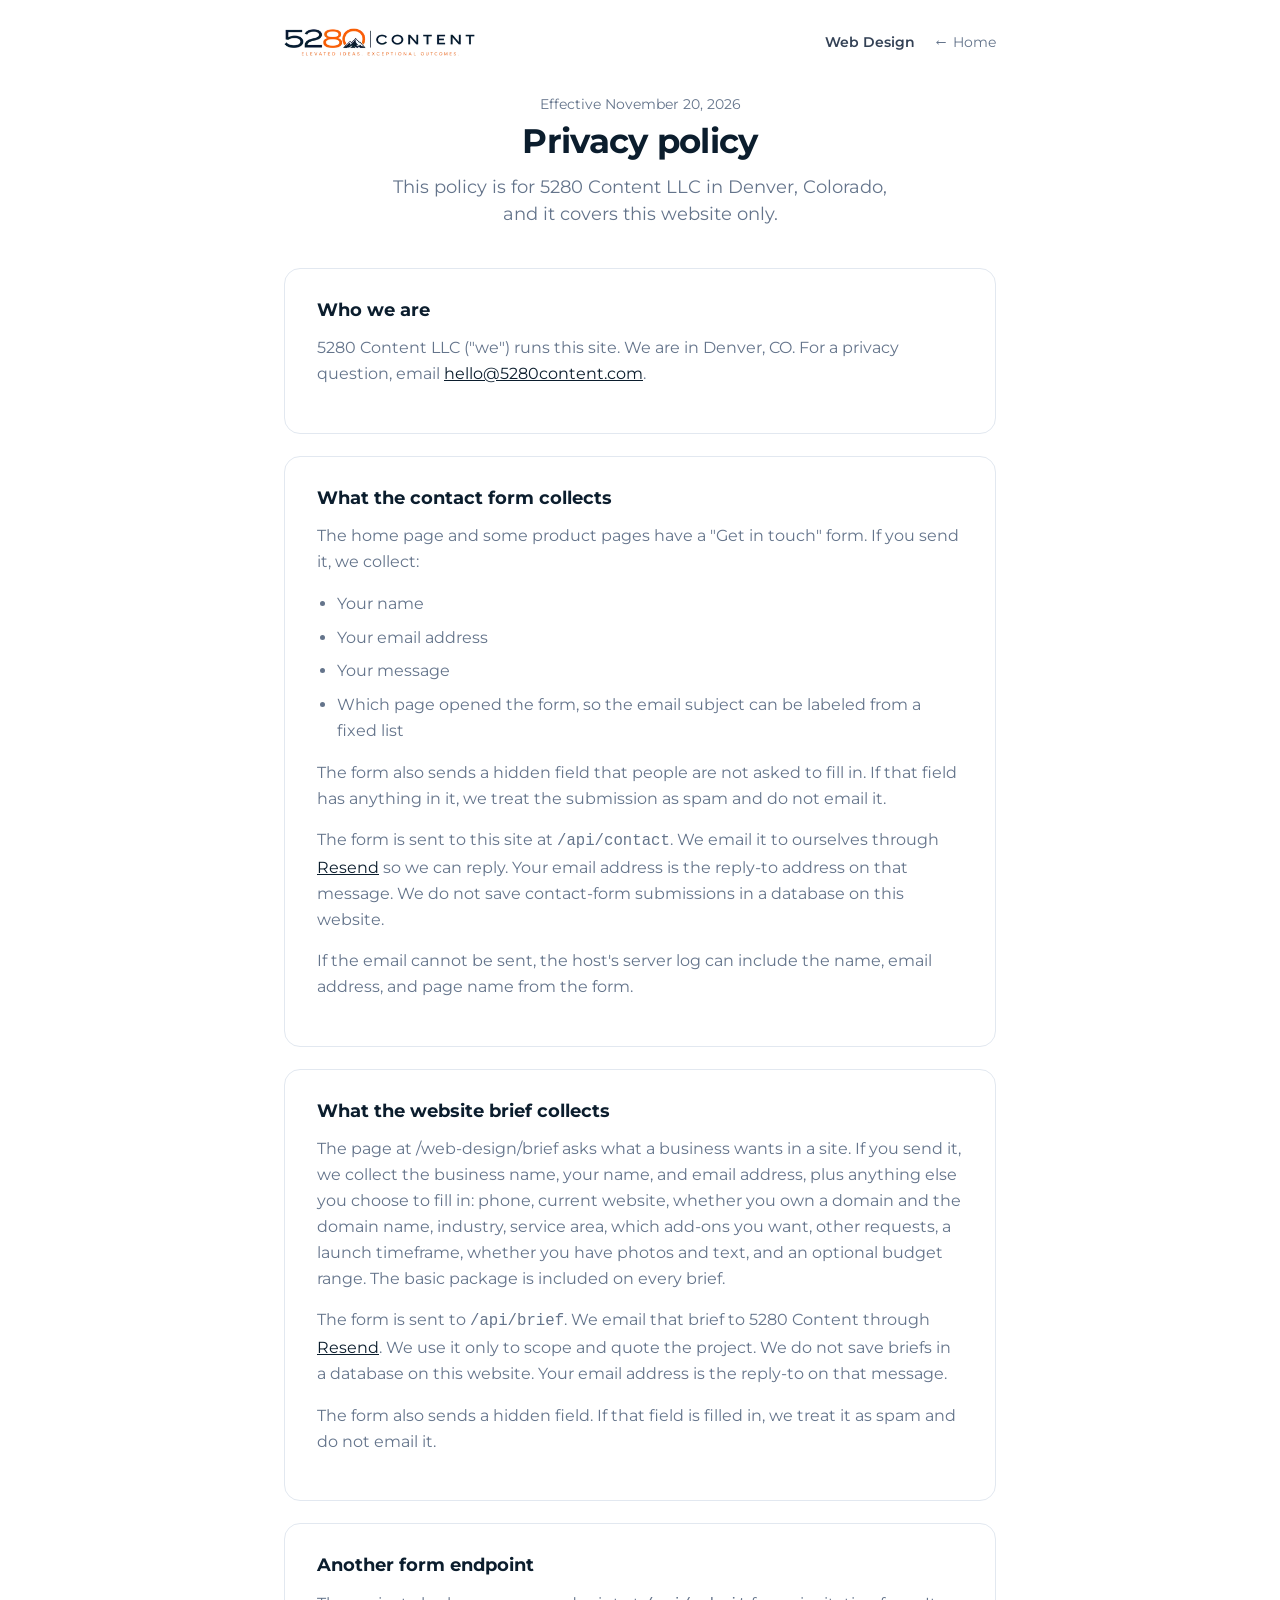
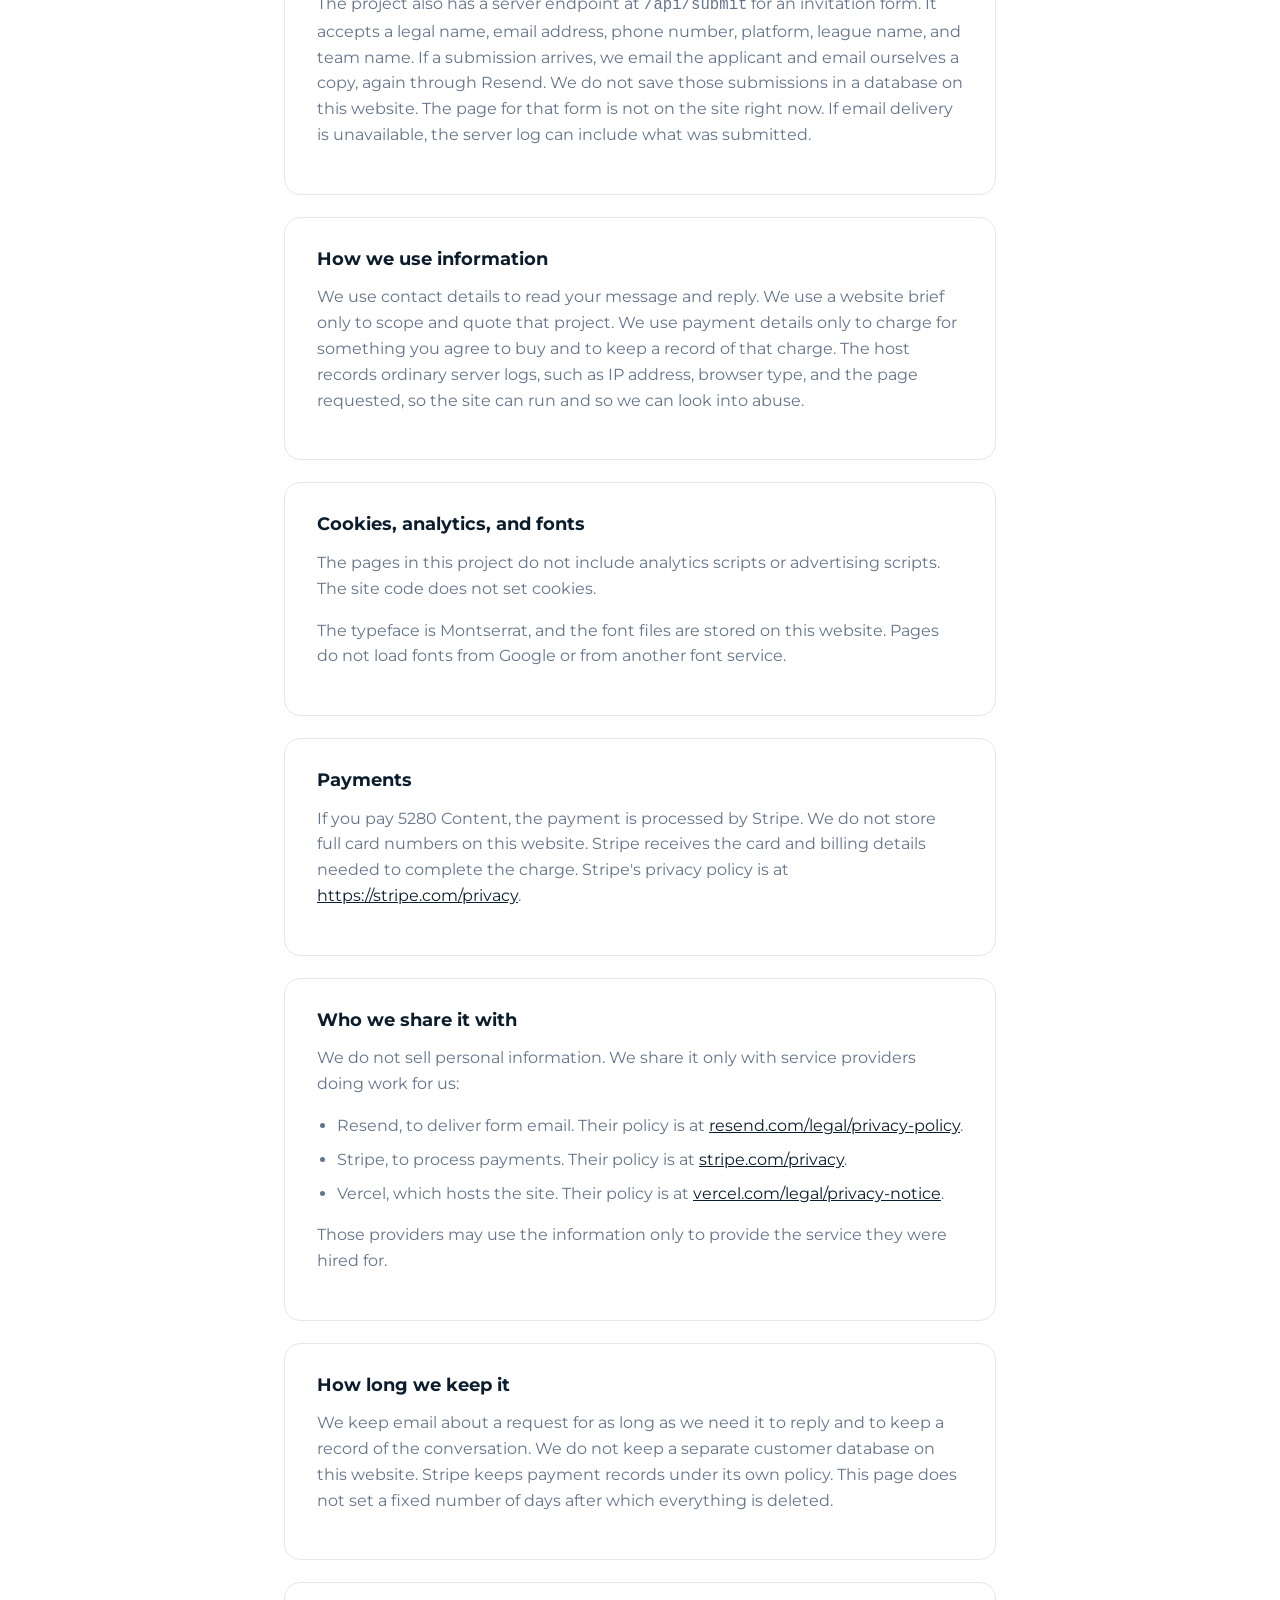
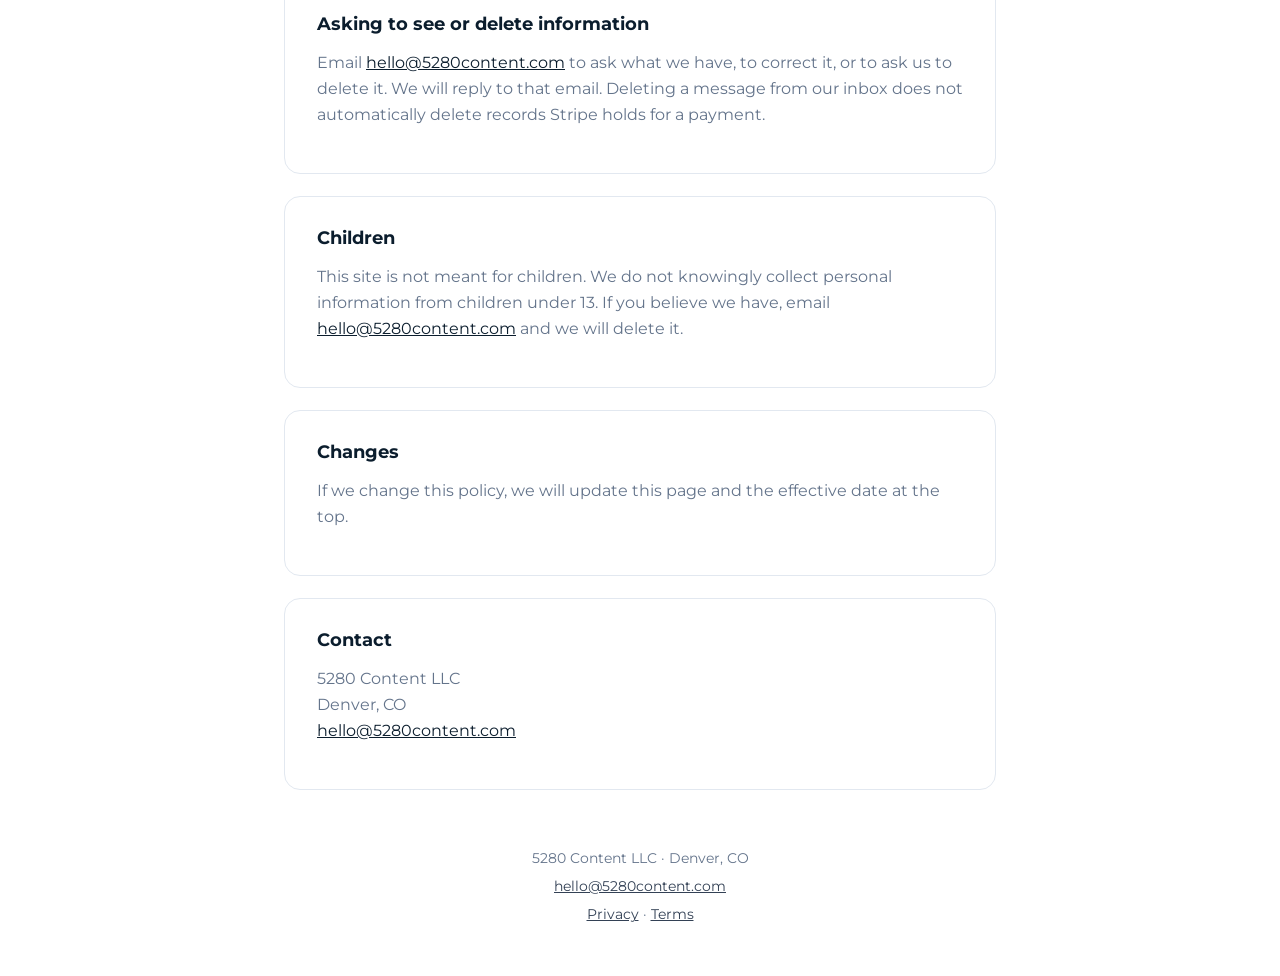
==== commit 49bf4a98: "Add a structured website brief form. Clients can describe the business and the add-ons they want at " ====
--- a/privacy/index.html
+++ b/privacy/index.html
@@ -84,13 +84,20 @@
     </section>
 
     <section>
+      <h2>What the website brief collects</h2>
+      <p>The page at /web-design/brief asks what a business wants in a site. If you send it, we collect the business name, your name, and email address, plus anything else you choose to fill in: phone, current website, whether you own a domain and the domain name, industry, service area, which add-ons you want, other requests, a launch timeframe, whether you have photos and text, and an optional budget range. The basic package is included on every brief.</p>
+      <p>The form is sent to <code>/api/brief</code>. We email that brief to 5280 Content through <a href="https://resend.com/legal/privacy-policy">Resend</a>. We use it only to scope and quote the project. We do not save briefs in a database on this website. Your email address is the reply-to on that message.</p>
+      <p>The form also sends a hidden field. If that field is filled in, we treat it as spam and do not email it.</p>
+    </section>
+
+    <section>
       <h2>Another form endpoint</h2>
       <p>The project also has a server endpoint at <code>/api/submit</code> for an invitation form. It accepts a legal name, email address, phone number, platform, league name, and team name. If a submission arrives, we email the applicant and email ourselves a copy, again through Resend. We do not save those submissions in a database on this website. The page for that form is not on the site right now. If email delivery is unavailable, the server log can include what was submitted.</p>
     </section>
 
     <section>
       <h2>How we use information</h2>
-      <p>We use contact details to read your message and reply. We use payment details only to charge for something you agree to buy and to keep a record of that charge. The host records ordinary server logs, such as IP address, browser type, and the page requested, so the site can run and so we can look into abuse.</p>
+      <p>We use contact details to read your message and reply. We use a website brief only to scope and quote that project. We use payment details only to charge for something you agree to buy and to keep a record of that charge. The host records ordinary server logs, such as IP address, browser type, and the page requested, so the site can run and so we can look into abuse.</p>
     </section>
 
     <section>
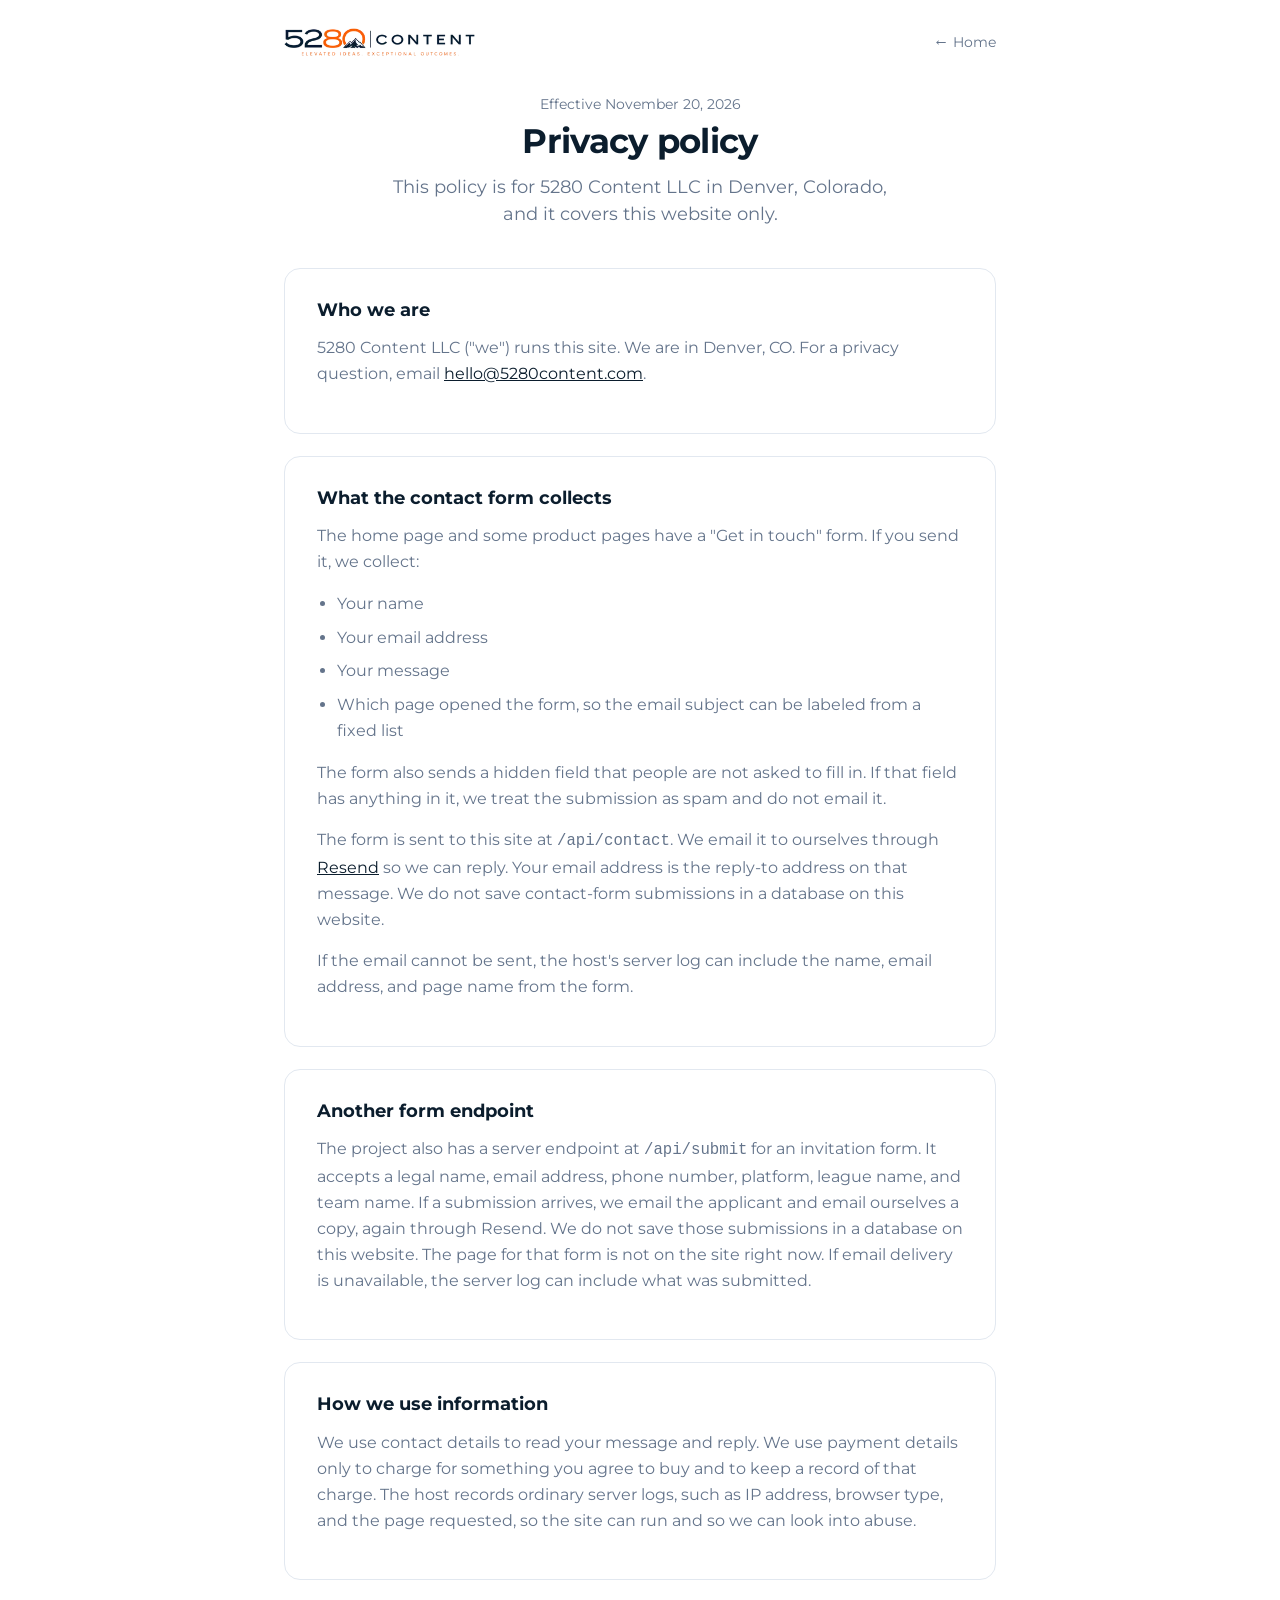
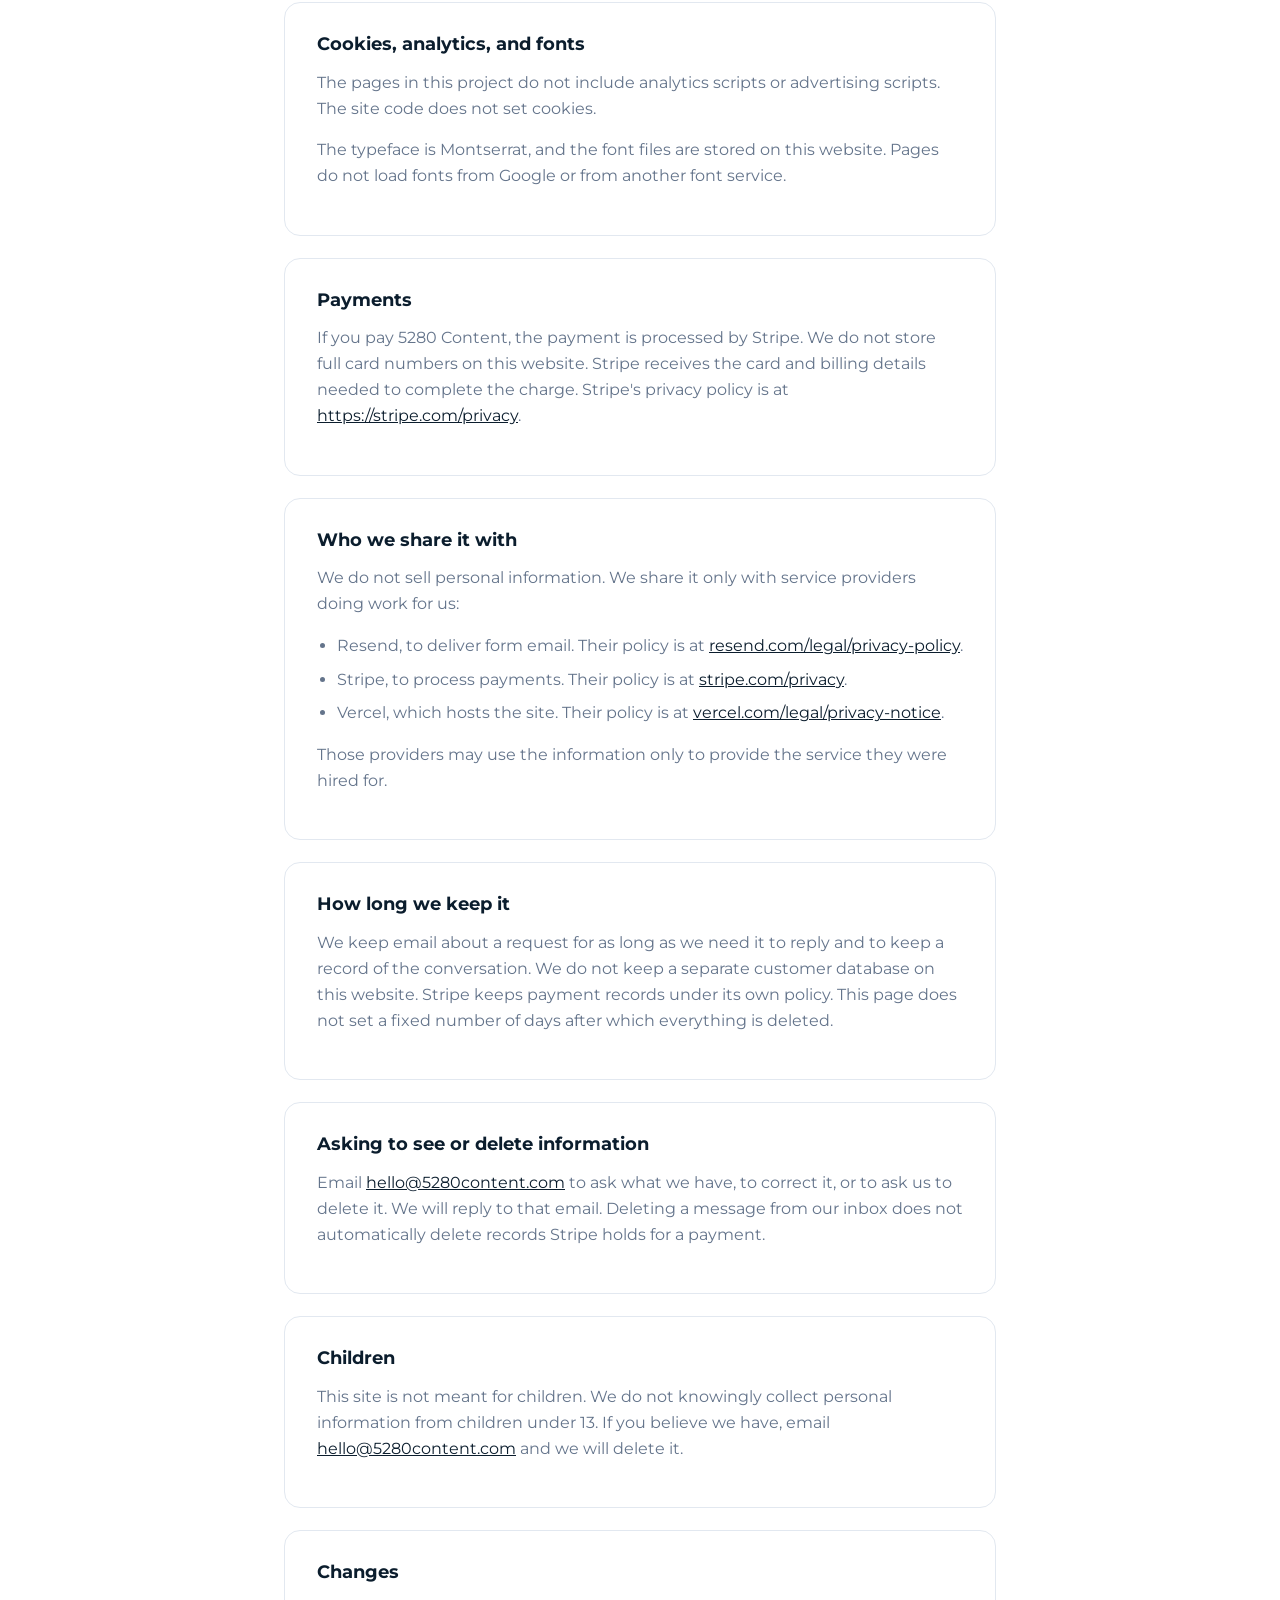
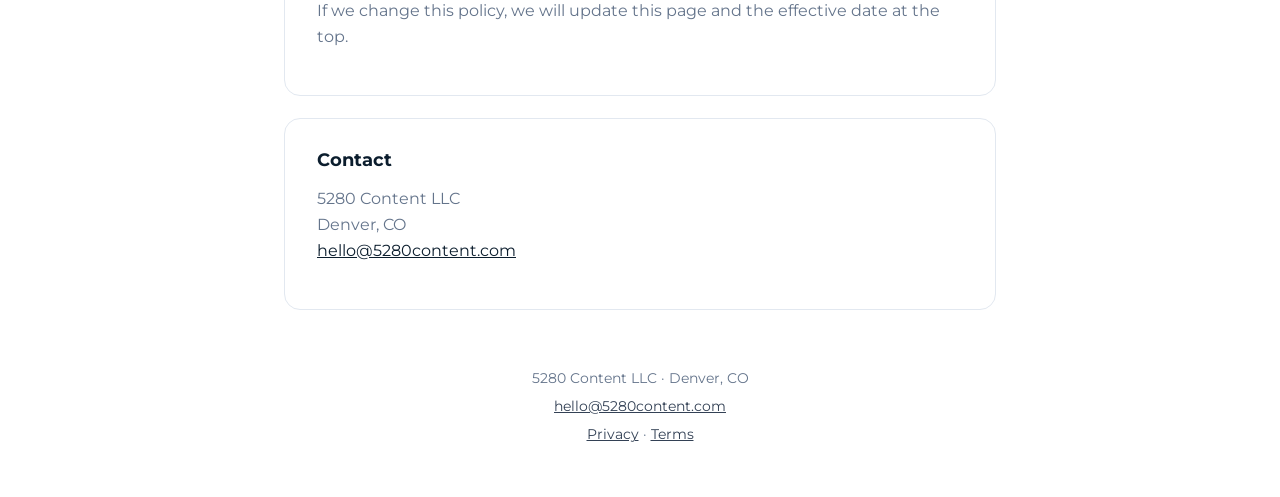
==== commit 403c4df6: "Merge 3bec2bf3b205f1116bb5865fad843bebeda1c102 into 773b0da9765052449301fc0d8248d5f04679d851" ====
--- a/privacy/index.html
+++ b/privacy/index.html
@@ -23,7 +23,7 @@
 <link rel="icon" type="image/png" sizes="64x64" href="/assets/favicon-64.png" />
 <link rel="icon" type="image/png" sizes="512x512" href="/assets/favicon-512.png" />
 <link rel="apple-touch-icon" sizes="180x180" href="/assets/apple-touch-icon.png" />
-<link rel="stylesheet" href="/assets/opt/site.8d82ec7e.css" />
+<link rel="stylesheet" href="/assets/opt/site.3dcfa032.css" />
 <script type="application/ld+json">
 {
   "@context": "https://schema.org",
@@ -51,10 +51,7 @@
 <body>
   <div class="nav nav-sub">
     <a class="brand" href="/"><img src="/assets/opt/logo-491.4fd0b026.webp" srcset="/assets/opt/logo-334.3a35d26b.webp 334w, /assets/opt/logo-491.4fd0b026.webp 491w" sizes="(max-width: 640px) 190px, 245px" alt="5280 Content" width="491" height="72" /></a>
-    <div class="nav-links">
-      <a class="nav-link" href="/web-design">Web Design</a>
-      <a class="back" href="/">&larr; Home</a>
-    </div>
+    <a class="back" href="/">&larr; Home</a>
   </div>
 
   <div class="wrap">
@@ -84,20 +81,13 @@
     </section>
 
     <section>
-      <h2>What the website brief collects</h2>
-      <p>The page at /web-design/brief asks what a business wants in a site. If you send it, we collect the business name, your name, and email address, plus anything else you choose to fill in: phone, current website, whether you own a domain and the domain name, industry, service area, which add-ons you want, other requests, a launch timeframe, whether you have photos and text, and an optional budget range. The basic package is included on every brief.</p>
-      <p>The form is sent to <code>/api/brief</code>. We email that brief to 5280 Content through <a href="https://resend.com/legal/privacy-policy">Resend</a>. We use it only to scope and quote the project. We do not save briefs in a database on this website. Your email address is the reply-to on that message.</p>
-      <p>The form also sends a hidden field. If that field is filled in, we treat it as spam and do not email it.</p>
-    </section>
-
-    <section>
       <h2>Another form endpoint</h2>
       <p>The project also has a server endpoint at <code>/api/submit</code> for an invitation form. It accepts a legal name, email address, phone number, platform, league name, and team name. If a submission arrives, we email the applicant and email ourselves a copy, again through Resend. We do not save those submissions in a database on this website. The page for that form is not on the site right now. If email delivery is unavailable, the server log can include what was submitted.</p>
     </section>
 
     <section>
       <h2>How we use information</h2>
-      <p>We use contact details to read your message and reply. We use a website brief only to scope and quote that project. We use payment details only to charge for something you agree to buy and to keep a record of that charge. The host records ordinary server logs, such as IP address, browser type, and the page requested, so the site can run and so we can look into abuse.</p>
+      <p>We use contact details to read your message and reply. We use payment details only to charge for something you agree to buy and to keep a record of that charge. The host records ordinary server logs, such as IP address, browser type, and the page requested, so the site can run and so we can look into abuse.</p>
     </section>
 
     <section>
--- a/assets/opt/site.3dcfa032.css
+++ b/assets/opt/site.3dcfa032.css
@@ -0,0 +1,466 @@
+@font-face {
+  font-family: Montserrat;
+  font-style: normal;
+  font-weight: 400;
+  font-display: swap;
+  src: url("/assets/fonts/montserrat-latin-400.e66bcd27.woff2") format("woff2");
+  unicode-range: U+0000-00FF, U+0131, U+0152-0153, U+02BB-02BC, U+02C6, U+02DA, U+02DC, U+0304, U+0308, U+0329, U+2000-206F, U+20AC, U+2122, U+2191, U+2193, U+2212, U+2215, U+FEFF, U+FFFD;
+}
+@font-face {
+  font-family: Montserrat;
+  font-style: normal;
+  font-weight: 600;
+  font-display: swap;
+  src: url("/assets/fonts/montserrat-latin-600.d857325c.woff2") format("woff2");
+  unicode-range: U+0000-00FF, U+0131, U+0152-0153, U+02BB-02BC, U+02C6, U+02DA, U+02DC, U+0304, U+0308, U+0329, U+2000-206F, U+20AC, U+2122, U+2191, U+2193, U+2212, U+2215, U+FEFF, U+FFFD;
+}
+@font-face {
+  font-family: Montserrat;
+  font-style: normal;
+  font-weight: 700;
+  font-display: swap;
+  src: url("/assets/fonts/montserrat-latin-700.f9d9e65b.woff2") format("woff2");
+  unicode-range: U+0000-00FF, U+0131, U+0152-0153, U+02BB-02BC, U+02C6, U+02DA, U+02DC, U+0304, U+0308, U+0329, U+2000-206F, U+20AC, U+2122, U+2191, U+2193, U+2212, U+2215, U+FEFF, U+FFFD;
+}
+@font-face {
+  font-family: Montserrat;
+  font-style: normal;
+  font-weight: 800;
+  font-display: swap;
+  src: url("/assets/fonts/montserrat-latin-800.ba826fb8.woff2") format("woff2");
+  unicode-range: U+0000-00FF, U+0131, U+0152-0153, U+02BB-02BC, U+02C6, U+02DA, U+02DC, U+0304, U+0308, U+0329, U+2000-206F, U+20AC, U+2122, U+2191, U+2193, U+2212, U+2215, U+FEFF, U+FFFD;
+}
+@font-face {
+  font-family: "Montserrat Fallback";
+  font-style: normal;
+  font-weight: 400;
+  src: local("Arial"), local("Liberation Sans"), local("Helvetica");
+  size-adjust: 112.19%;
+  ascent-override: 86.28%;
+  descent-override: 22.37%;
+  line-gap-override: 0%;
+}
+@font-face {
+  font-family: "Montserrat Fallback";
+  font-style: normal;
+  font-weight: 600;
+  src: local("Arial Bold"), local("Liberation Sans Bold"), local("Helvetica Bold");
+  size-adjust: 107.86%;
+  ascent-override: 89.74%;
+  descent-override: 23.27%;
+  line-gap-override: 0%;
+}
+@font-face {
+  font-family: "Montserrat Fallback";
+  font-style: normal;
+  font-weight: 700;
+  src: local("Arial Bold"), local("Liberation Sans Bold"), local("Helvetica Bold");
+  size-adjust: 111.4%;
+  ascent-override: 86.9%;
+  descent-override: 22.53%;
+  line-gap-override: 0%;
+}
+@font-face {
+  font-family: "Montserrat Fallback";
+  font-style: normal;
+  font-weight: 800;
+  src: local("Arial Bold"), local("Liberation Sans Bold"), local("Helvetica Bold");
+  size-adjust: 110.65%;
+  ascent-override: 87.48%;
+  descent-override: 22.68%;
+  line-gap-override: 0%;
+}
+
+:root {
+  --navy: #0b1d2d;
+  --slate: #334155;
+  --steel: #64748b;
+  --light-gray: #e2e8f0;
+  --orange: #f97316;
+  --white: #ffffff;
+  --bg: #ffffff;
+  --surface: #ffffff;
+  --border: var(--light-gray);
+  --text: var(--navy);
+  --muted: var(--steel);
+  --accent: var(--orange);
+  --btn: #c2410c;
+  --btn-hover: #9a3412;
+  --pill-live: #146c43;
+  --pill-live-bg: #e7f8ee;
+  --pill-dev: #7a4f01;
+  --pill-dev-bg: #fdf3d9;
+}
+
+* { box-sizing: border-box; }
+html { color-scheme: light; }
+body {
+  margin: 0;
+  background: var(--bg);
+  color: var(--text);
+  font-family: Montserrat, "Montserrat Fallback", Arial, Helvetica, sans-serif;
+}
+a { color: inherit; }
+:focus-visible {
+  outline: 2px solid var(--navy);
+  outline-offset: 3px;
+}
+
+.nav {
+  display: flex;
+  align-items: center;
+  justify-content: space-between;
+  max-width: 1160px;
+  margin: 0 auto;
+  padding: 22px 24px;
+}
+.nav-sub {
+  max-width: 760px;
+  padding: 28px 24px 0;
+}
+.brand {
+  display: flex;
+  align-items: center;
+  text-decoration: none;
+}
+.brand img { display: block; width: 245.5px; height: 36px; }
+.nav-sub .brand img { width: 190.94px; height: 28px; }
+.nav-links {
+  display: flex;
+  align-items: center;
+  gap: 18px;
+}
+.nav a.secondary-link,
+.nav a.back {
+  text-decoration: none;
+  font-size: 0.9rem;
+  color: var(--slate);
+}
+.nav a.secondary-link {
+  font-weight: 600;
+  border: 1.5px solid var(--border);
+  padding: 9px 16px;
+  border-radius: 8px;
+}
+.nav a.back { color: var(--muted); }
+.nav a.secondary-link:hover { color: var(--navy); border-color: var(--slate); }
+.nav a.back:hover { color: var(--text); }
+.nav a.cta,
+.nav button.cta,
+a.btn,
+button.btn {
+  display: inline-block;
+  text-decoration: none;
+  font-weight: 600;
+  color: var(--white);
+  background: var(--btn);
+  border: none;
+  cursor: pointer;
+  font-family: inherit;
+  -webkit-appearance: none;
+  appearance: none;
+}
+.nav a.cta,
+.nav button.cta {
+  font-size: 0.9rem;
+  padding: 10px 18px;
+  border-radius: 8px;
+}
+a.btn,
+button.btn {
+  padding: 14px 28px;
+  border-radius: 10px;
+  font-size: 1rem;
+}
+.nav a.cta:hover,
+.nav button.cta:hover,
+a.btn:hover,
+button.btn:hover { background: var(--btn-hover); }
+
+.hero-banner {
+  width: 100%;
+  background: var(--navy);
+  line-height: 0;
+}
+.hero-banner img {
+  width: 100%;
+  height: auto;
+  aspect-ratio: 1779 / 884;
+  max-height: 620px;
+  object-fit: cover;
+  object-position: center top;
+  display: block;
+}
+.hero-copy {
+  background: var(--navy);
+  padding: 44px 24px 64px;
+}
+.hero-copy .inner {
+  max-width: 900px;
+  margin: 0 auto;
+  text-align: center;
+}
+.hero-copy h1 {
+  color: var(--white);
+  font-size: 1.85rem;
+  font-weight: 800;
+  letter-spacing: -0.02em;
+  line-height: 1.25;
+  margin: 0 0 16px;
+}
+.hero-copy p {
+  color: #cbd5e1;
+  font-size: 1.15rem;
+  font-weight: 400;
+  line-height: 1.7;
+  margin: 0;
+}
+.hero-copy p strong {
+  color: var(--white);
+  font-weight: 600;
+}
+
+.section-heading {
+  max-width: 1160px;
+  margin: 64px auto 0;
+  padding: 0 24px;
+  text-align: center;
+}
+.section-heading h2 {
+  font-size: 1.7rem;
+  font-weight: 800;
+  letter-spacing: -0.01em;
+  margin: 0 0 10px;
+}
+.section-heading p {
+  color: var(--muted);
+  font-size: 1.02rem;
+  margin: 0;
+}
+.grid {
+  max-width: 1160px;
+  margin: 32px auto 0;
+  padding: 0 24px 48px;
+  display: grid;
+  grid-template-columns: repeat(auto-fit, minmax(260px, 1fr));
+  gap: 20px;
+}
+a.card {
+  display: block;
+  background: var(--surface);
+  border: 1px solid var(--border);
+  border-radius: 16px;
+  padding: 26px;
+  text-decoration: none;
+  color: var(--text);
+  transition: transform 0.15s ease, box-shadow 0.15s ease, border-color 0.15s ease;
+}
+a.card:hover {
+  transform: translateY(-3px);
+  box-shadow: 0 12px 28px rgba(11, 29, 45, 0.1);
+  border-color: #cbd5e1;
+}
+.pill {
+  display: inline-block;
+  font-size: 0.7rem;
+  font-weight: 700;
+  letter-spacing: 0.04em;
+  text-transform: uppercase;
+  padding: 4px 10px;
+  border-radius: 999px;
+  margin-bottom: 14px;
+}
+.pill.live { color: var(--pill-live); background: var(--pill-live-bg); }
+.pill.dev { color: var(--pill-dev); background: var(--pill-dev-bg); }
+.card h3 {
+  margin: 0 0 8px;
+  font-size: 1.2rem;
+  font-weight: 700;
+}
+.card p {
+  margin: 0;
+  color: var(--muted);
+  font-size: 0.95rem;
+  line-height: 1.5;
+  font-weight: 400;
+}
+
+.wrap {
+  max-width: 760px;
+  margin: 0 auto;
+  padding: 40px 24px 24px;
+}
+header.hero { text-align: center; margin-bottom: 40px; }
+header.hero .pill { margin-bottom: 16px; font-size: 0.72rem; padding: 5px 12px; }
+header.hero h1 {
+  font-size: 2.1rem;
+  margin: 0 0 12px;
+  letter-spacing: -0.02em;
+}
+header.hero p.tagline,
+header.hero p.lede {
+  color: var(--muted);
+  font-size: 1.1rem;
+  max-width: 520px;
+  margin: 0 auto;
+  line-height: 1.55;
+}
+.wrap section {
+  background: var(--surface);
+  border: 1px solid var(--border);
+  border-radius: 16px;
+  padding: 30px 32px;
+  margin-bottom: 22px;
+}
+.wrap section h2 { margin-top: 0; font-size: 1.1rem; }
+.wrap section h3 { font-size: 1rem; margin: 18px 0 6px; }
+.wrap section h3:first-of-type { margin-top: 0; }
+.wrap section p,
+.wrap section li {
+  color: var(--muted);
+  line-height: 1.65;
+  font-size: 0.98rem;
+}
+.wrap section ul { margin: 0; padding-left: 20px; }
+.wrap section li { margin-bottom: 8px; }
+.wrap section a { color: var(--navy); text-decoration: underline; }
+.cta-row { text-align: center; margin: 34px 0; }
+.updated {
+  color: var(--muted);
+  font-size: 0.85rem;
+  margin: 0 0 8px;
+}
+
+footer {
+  text-align: center;
+  color: var(--muted);
+  font-size: 0.85rem;
+  line-height: 1.6;
+  padding: 12px 24px 50px;
+}
+footer p { margin: 0 0 6px; }
+footer a { color: var(--slate); text-decoration: underline; }
+
+.contact-overlay {
+  position: fixed;
+  inset: 0;
+  background: rgba(11, 29, 45, 0.55);
+  display: flex;
+  align-items: center;
+  justify-content: center;
+  padding: 20px;
+  z-index: 100;
+}
+.contact-overlay[hidden] { display: none; }
+.contact-modal-box {
+  background: var(--white);
+  border-radius: 16px;
+  max-width: 420px;
+  width: 100%;
+  padding: 28px;
+  position: relative;
+  box-shadow: 0 20px 60px rgba(11, 29, 45, 0.35);
+}
+.contact-close {
+  position: absolute;
+  top: 14px;
+  right: 14px;
+  border: none;
+  background: none;
+  font-size: 1.5rem;
+  line-height: 1;
+  cursor: pointer;
+  color: var(--muted);
+  padding: 4px;
+}
+.contact-modal-box h3 {
+  margin: 0 0 6px;
+  font-size: 1.25rem;
+  color: var(--navy);
+}
+.contact-sub {
+  color: var(--muted);
+  font-size: 0.92rem;
+  margin: 0 0 18px;
+  line-height: 1.5;
+}
+#contactForm label {
+  display: block;
+  font-size: 0.85rem;
+  font-weight: 600;
+  color: var(--slate);
+  margin-bottom: 14px;
+}
+#contactForm input[type="text"],
+#contactForm input[type="email"],
+#contactForm textarea {
+  display: block;
+  width: 100%;
+  margin-top: 6px;
+  padding: 10px 12px;
+  border: 1px solid var(--border);
+  border-radius: 8px;
+  font-family: inherit;
+  font-size: 0.95rem;
+  color: var(--navy);
+}
+#contactForm textarea { resize: vertical; }
+.contact-submit {
+  width: 100%;
+  margin-top: 4px;
+  position: relative;
+}
+.contact-submit.is-loading {
+  color: transparent;
+  pointer-events: none;
+}
+.contact-submit.is-loading::after {
+  content: "";
+  position: absolute;
+  top: 50%;
+  left: 50%;
+  width: 16px;
+  height: 16px;
+  margin: -8px 0 0 -8px;
+  border: 2px solid rgba(255, 255, 255, 0.4);
+  border-top-color: #fff;
+  border-radius: 50%;
+  animation: contact-spin 0.7s linear infinite;
+}
+@keyframes contact-spin { to { transform: rotate(360deg); } }
+.contact-status {
+  min-height: 1.2em;
+  font-size: 0.88rem;
+  margin: 10px 0 0;
+}
+.contact-status.ok { color: #146c43; }
+.contact-status.err { color: #c0392b; }
+.hp-field {
+  position: absolute !important;
+  left: -9999px !important;
+  width: 1px;
+  height: 1px;
+  overflow: hidden;
+}
+
+@media (max-width: 640px) {
+  .nav { padding: 16px 20px; }
+  .nav-sub { padding: 16px 20px 0; }
+  .brand img,
+  .nav-sub .brand img { width: 190.94px; height: 28px; }
+  .nav-links { gap: 10px; }
+  .nav a.secondary-link { display: none; }
+  .nav a.cta,
+  .nav button.cta { padding: 8px 14px; font-size: 0.85rem; }
+  .hero-banner img { max-height: 320px; }
+  .hero-copy { padding: 32px 20px 44px; }
+  .hero-copy h1 { font-size: 1.45rem; }
+  .hero-copy p { font-size: 1rem; line-height: 1.6; }
+  .section-heading { margin-top: 44px; }
+  .section-heading h2 { font-size: 1.4rem; }
+  .grid { margin-top: 24px; padding: 0 20px 40px; gap: 14px; }
+  a.card { padding: 20px; }
+  .wrap { padding: 28px 20px 12px; }
+  .wrap section { padding: 22px 18px; }
+  header.hero h1 { font-size: 1.7rem; }
+}
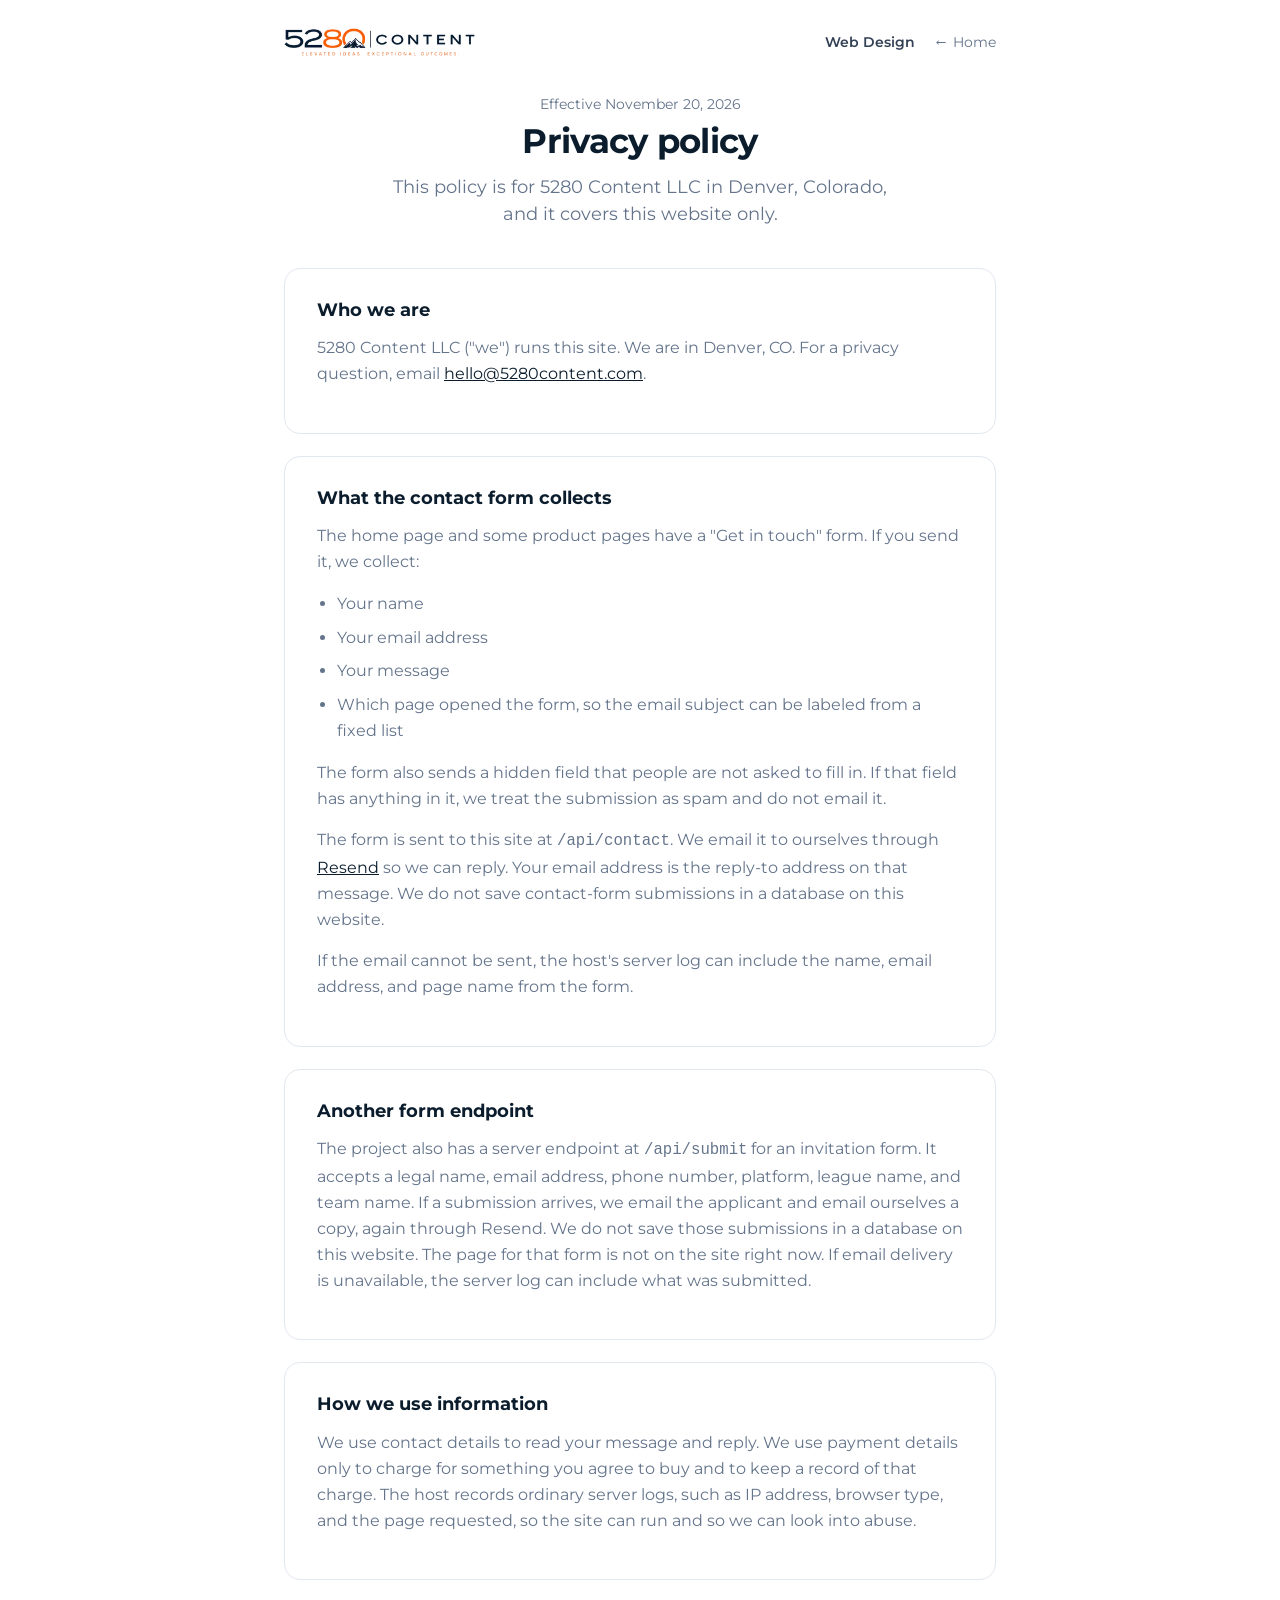
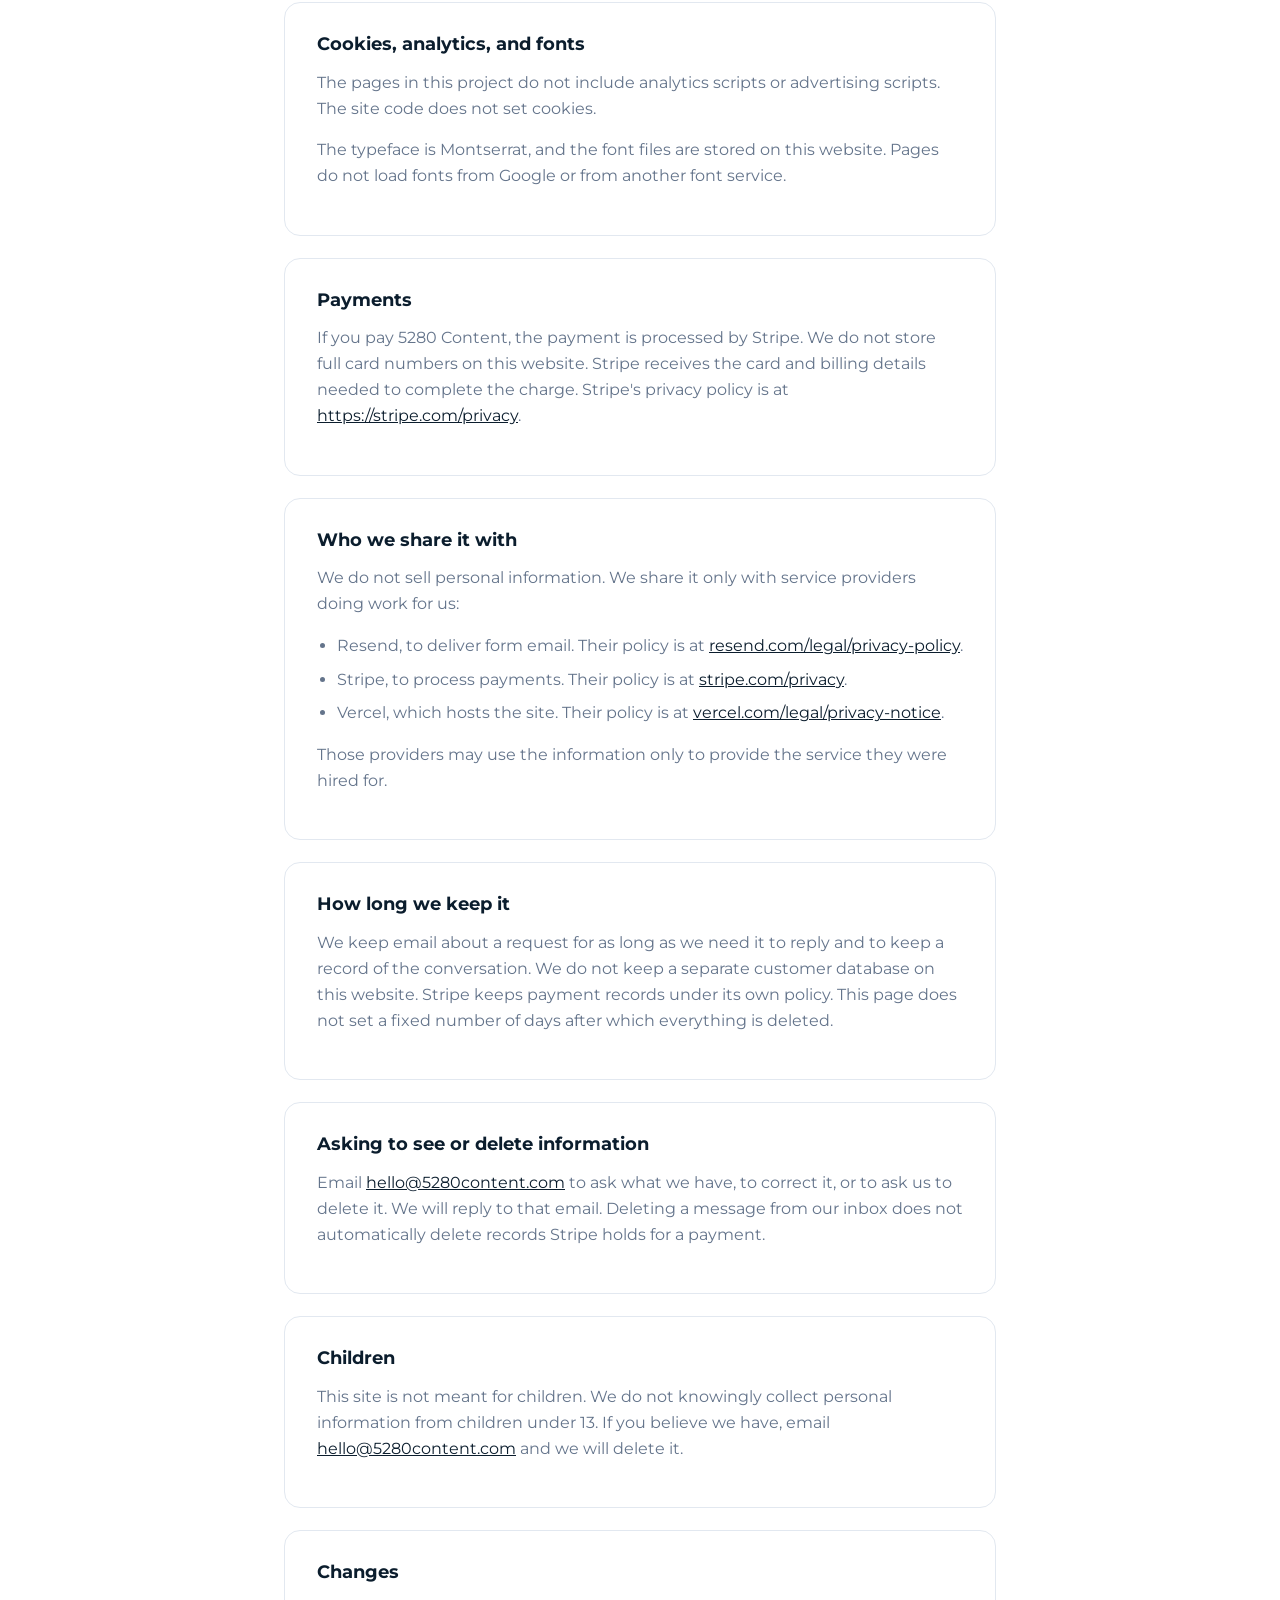
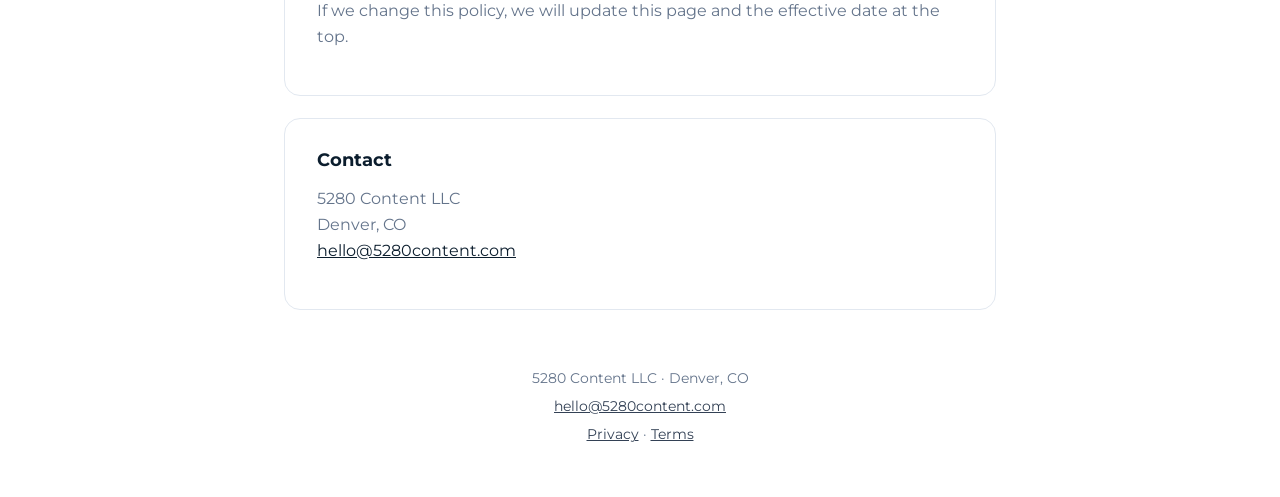
==== commit 12843287: "Merge 08531a3ac3442c58fbb7e37c4778a9f06e2dc226 into 403c4df6eacaa5075e2e7d0d31d93bce4190895f" ====
--- a/privacy/index.html
+++ b/privacy/index.html
@@ -23,7 +23,7 @@
 <link rel="icon" type="image/png" sizes="64x64" href="/assets/favicon-64.png" />
 <link rel="icon" type="image/png" sizes="512x512" href="/assets/favicon-512.png" />
 <link rel="apple-touch-icon" sizes="180x180" href="/assets/apple-touch-icon.png" />
-<link rel="stylesheet" href="/assets/opt/site.3dcfa032.css" />
+<link rel="stylesheet" href="/assets/opt/site.8d82ec7e.css" />
 <script type="application/ld+json">
 {
   "@context": "https://schema.org",
@@ -51,7 +51,10 @@
 <body>
   <div class="nav nav-sub">
     <a class="brand" href="/"><img src="/assets/opt/logo-491.4fd0b026.webp" srcset="/assets/opt/logo-334.3a35d26b.webp 334w, /assets/opt/logo-491.4fd0b026.webp 491w" sizes="(max-width: 640px) 190px, 245px" alt="5280 Content" width="491" height="72" /></a>
-    <a class="back" href="/">&larr; Home</a>
+    <div class="nav-links">
+      <a class="nav-link" href="/web-design">Web Design</a>
+      <a class="back" href="/">&larr; Home</a>
+    </div>
   </div>
 
   <div class="wrap">
--- a/assets/opt/site.8d82ec7e.css
+++ b/assets/opt/site.8d82ec7e.css
@@ -0,0 +1,486 @@
+@font-face {
+  font-family: Montserrat;
+  font-style: normal;
+  font-weight: 400;
+  font-display: swap;
+  src: url("/assets/fonts/montserrat-latin-400.e66bcd27.woff2") format("woff2");
+  unicode-range: U+0000-00FF, U+0131, U+0152-0153, U+02BB-02BC, U+02C6, U+02DA, U+02DC, U+0304, U+0308, U+0329, U+2000-206F, U+20AC, U+2122, U+2191, U+2193, U+2212, U+2215, U+FEFF, U+FFFD;
+}
+@font-face {
+  font-family: Montserrat;
+  font-style: normal;
+  font-weight: 600;
+  font-display: swap;
+  src: url("/assets/fonts/montserrat-latin-600.d857325c.woff2") format("woff2");
+  unicode-range: U+0000-00FF, U+0131, U+0152-0153, U+02BB-02BC, U+02C6, U+02DA, U+02DC, U+0304, U+0308, U+0329, U+2000-206F, U+20AC, U+2122, U+2191, U+2193, U+2212, U+2215, U+FEFF, U+FFFD;
+}
+@font-face {
+  font-family: Montserrat;
+  font-style: normal;
+  font-weight: 700;
+  font-display: swap;
+  src: url("/assets/fonts/montserrat-latin-700.f9d9e65b.woff2") format("woff2");
+  unicode-range: U+0000-00FF, U+0131, U+0152-0153, U+02BB-02BC, U+02C6, U+02DA, U+02DC, U+0304, U+0308, U+0329, U+2000-206F, U+20AC, U+2122, U+2191, U+2193, U+2212, U+2215, U+FEFF, U+FFFD;
+}
+@font-face {
+  font-family: Montserrat;
+  font-style: normal;
+  font-weight: 800;
+  font-display: swap;
+  src: url("/assets/fonts/montserrat-latin-800.ba826fb8.woff2") format("woff2");
+  unicode-range: U+0000-00FF, U+0131, U+0152-0153, U+02BB-02BC, U+02C6, U+02DA, U+02DC, U+0304, U+0308, U+0329, U+2000-206F, U+20AC, U+2122, U+2191, U+2193, U+2212, U+2215, U+FEFF, U+FFFD;
+}
+@font-face {
+  font-family: "Montserrat Fallback";
+  font-style: normal;
+  font-weight: 400;
+  src: local("Arial"), local("Liberation Sans"), local("Helvetica");
+  size-adjust: 112.19%;
+  ascent-override: 86.28%;
+  descent-override: 22.37%;
+  line-gap-override: 0%;
+}
+@font-face {
+  font-family: "Montserrat Fallback";
+  font-style: normal;
+  font-weight: 600;
+  src: local("Arial Bold"), local("Liberation Sans Bold"), local("Helvetica Bold");
+  size-adjust: 107.86%;
+  ascent-override: 89.74%;
+  descent-override: 23.27%;
+  line-gap-override: 0%;
+}
+@font-face {
+  font-family: "Montserrat Fallback";
+  font-style: normal;
+  font-weight: 700;
+  src: local("Arial Bold"), local("Liberation Sans Bold"), local("Helvetica Bold");
+  size-adjust: 111.4%;
+  ascent-override: 86.9%;
+  descent-override: 22.53%;
+  line-gap-override: 0%;
+}
+@font-face {
+  font-family: "Montserrat Fallback";
+  font-style: normal;
+  font-weight: 800;
+  src: local("Arial Bold"), local("Liberation Sans Bold"), local("Helvetica Bold");
+  size-adjust: 110.65%;
+  ascent-override: 87.48%;
+  descent-override: 22.68%;
+  line-gap-override: 0%;
+}
+
+:root {
+  --navy: #0b1d2d;
+  --slate: #334155;
+  --steel: #64748b;
+  --light-gray: #e2e8f0;
+  --orange: #f97316;
+  --white: #ffffff;
+  --bg: #ffffff;
+  --surface: #ffffff;
+  --border: var(--light-gray);
+  --text: var(--navy);
+  --muted: var(--steel);
+  --accent: var(--orange);
+  --btn: #c2410c;
+  --btn-hover: #9a3412;
+  --pill-live: #146c43;
+  --pill-live-bg: #e7f8ee;
+  --pill-dev: #7a4f01;
+  --pill-dev-bg: #fdf3d9;
+}
+
+* { box-sizing: border-box; }
+html { color-scheme: light; }
+body {
+  margin: 0;
+  background: var(--bg);
+  color: var(--text);
+  font-family: Montserrat, "Montserrat Fallback", Arial, Helvetica, sans-serif;
+}
+a { color: inherit; }
+:focus-visible {
+  outline: 2px solid var(--navy);
+  outline-offset: 3px;
+}
+
+.nav {
+  display: flex;
+  align-items: center;
+  justify-content: space-between;
+  max-width: 1160px;
+  margin: 0 auto;
+  padding: 22px 24px;
+}
+.nav-sub {
+  max-width: 760px;
+  padding: 28px 24px 0;
+}
+.brand {
+  display: flex;
+  align-items: center;
+  text-decoration: none;
+}
+.brand img { display: block; width: 245.5px; height: 36px; }
+.nav-sub .brand img { width: 190.94px; height: 28px; }
+.nav-links {
+  display: flex;
+  align-items: center;
+  gap: 18px;
+}
+.nav a.secondary-link,
+.nav a.back {
+  text-decoration: none;
+  font-size: 0.9rem;
+  color: var(--slate);
+}
+.nav a.secondary-link {
+  font-weight: 600;
+  border: 1.5px solid var(--border);
+  padding: 9px 16px;
+  border-radius: 8px;
+}
+.nav a.back { color: var(--muted); }
+.nav a.secondary-link:hover { color: var(--navy); border-color: var(--slate); }
+.nav a.back:hover { color: var(--text); }
+.nav a.nav-link {
+  text-decoration: none;
+  font-size: 0.9rem;
+  font-weight: 600;
+  color: var(--slate);
+}
+.nav a.nav-link:hover,
+.nav a.nav-link[aria-current="page"] { color: var(--navy); }
+.nav a.cta,
+.nav button.cta,
+a.btn,
+button.btn {
+  display: inline-block;
+  text-decoration: none;
+  font-weight: 600;
+  color: var(--white);
+  background: var(--btn);
+  border: none;
+  cursor: pointer;
+  font-family: inherit;
+  -webkit-appearance: none;
+  appearance: none;
+}
+.nav a.cta,
+.nav button.cta {
+  font-size: 0.9rem;
+  padding: 10px 18px;
+  border-radius: 8px;
+}
+a.btn,
+button.btn {
+  padding: 14px 28px;
+  border-radius: 10px;
+  font-size: 1rem;
+}
+.nav a.cta:hover,
+.nav button.cta:hover,
+a.btn:hover,
+button.btn:hover { background: var(--btn-hover); }
+
+.hero-banner {
+  width: 100%;
+  background: var(--navy);
+  line-height: 0;
+}
+.hero-banner img {
+  width: 100%;
+  height: auto;
+  aspect-ratio: 1779 / 884;
+  max-height: 620px;
+  object-fit: cover;
+  object-position: center top;
+  display: block;
+}
+.hero-copy {
+  background: var(--navy);
+  padding: 44px 24px 64px;
+}
+.hero-copy .inner {
+  max-width: 900px;
+  margin: 0 auto;
+  text-align: center;
+}
+.hero-copy h1 {
+  color: var(--white);
+  font-size: 1.85rem;
+  font-weight: 800;
+  letter-spacing: -0.02em;
+  line-height: 1.25;
+  margin: 0 0 16px;
+}
+.hero-copy p {
+  color: #cbd5e1;
+  font-size: 1.15rem;
+  font-weight: 400;
+  line-height: 1.7;
+  margin: 0;
+}
+.hero-copy p strong {
+  color: var(--white);
+  font-weight: 600;
+}
+
+.section-heading {
+  max-width: 1160px;
+  margin: 64px auto 0;
+  padding: 0 24px;
+  text-align: center;
+}
+.section-heading h2 {
+  font-size: 1.7rem;
+  font-weight: 800;
+  letter-spacing: -0.01em;
+  margin: 0 0 10px;
+}
+.section-heading p {
+  color: var(--muted);
+  font-size: 1.02rem;
+  margin: 0;
+}
+.section-heading p.offer-price,
+.wrap .price-line {
+  color: var(--navy);
+  font-weight: 700;
+  font-size: 1.15rem;
+  margin-top: 14px;
+}
+.section-heading a.offer-link {
+  color: var(--navy);
+  font-weight: 700;
+}
+.grid {
+  max-width: 1160px;
+  margin: 32px auto 0;
+  padding: 0 24px 48px;
+  display: grid;
+  grid-template-columns: repeat(auto-fit, minmax(260px, 1fr));
+  gap: 20px;
+}
+a.card {
+  display: block;
+  background: var(--surface);
+  border: 1px solid var(--border);
+  border-radius: 16px;
+  padding: 26px;
+  text-decoration: none;
+  color: var(--text);
+  transition: transform 0.15s ease, box-shadow 0.15s ease, border-color 0.15s ease;
+}
+a.card:hover {
+  transform: translateY(-3px);
+  box-shadow: 0 12px 28px rgba(11, 29, 45, 0.1);
+  border-color: #cbd5e1;
+}
+.pill {
+  display: inline-block;
+  font-size: 0.7rem;
+  font-weight: 700;
+  letter-spacing: 0.04em;
+  text-transform: uppercase;
+  padding: 4px 10px;
+  border-radius: 999px;
+  margin-bottom: 14px;
+}
+.pill.live { color: var(--pill-live); background: var(--pill-live-bg); }
+.pill.dev { color: var(--pill-dev); background: var(--pill-dev-bg); }
+.card h3 {
+  margin: 0 0 8px;
+  font-size: 1.2rem;
+  font-weight: 700;
+}
+.card p {
+  margin: 0;
+  color: var(--muted);
+  font-size: 0.95rem;
+  line-height: 1.5;
+  font-weight: 400;
+}
+
+.wrap {
+  max-width: 760px;
+  margin: 0 auto;
+  padding: 40px 24px 24px;
+}
+header.hero { text-align: center; margin-bottom: 40px; }
+header.hero .pill { margin-bottom: 16px; font-size: 0.72rem; padding: 5px 12px; }
+header.hero h1 {
+  font-size: 2.1rem;
+  margin: 0 0 12px;
+  letter-spacing: -0.02em;
+}
+header.hero p.tagline,
+header.hero p.lede {
+  color: var(--muted);
+  font-size: 1.1rem;
+  max-width: 520px;
+  margin: 0 auto;
+  line-height: 1.55;
+}
+.wrap section {
+  background: var(--surface);
+  border: 1px solid var(--border);
+  border-radius: 16px;
+  padding: 30px 32px;
+  margin-bottom: 22px;
+}
+.wrap section h2 { margin-top: 0; font-size: 1.1rem; }
+.wrap section h3 { font-size: 1rem; margin: 18px 0 6px; }
+.wrap section h3:first-of-type { margin-top: 0; }
+.wrap section p,
+.wrap section li {
+  color: var(--muted);
+  line-height: 1.65;
+  font-size: 0.98rem;
+}
+.wrap section ul { margin: 0; padding-left: 20px; }
+.wrap section li { margin-bottom: 8px; }
+.wrap section a { color: var(--navy); text-decoration: underline; }
+.cta-row { text-align: center; margin: 34px 0; }
+.updated {
+  color: var(--muted);
+  font-size: 0.85rem;
+  margin: 0 0 8px;
+}
+
+footer {
+  text-align: center;
+  color: var(--muted);
+  font-size: 0.85rem;
+  line-height: 1.6;
+  padding: 12px 24px 50px;
+}
+footer p { margin: 0 0 6px; }
+footer a { color: var(--slate); text-decoration: underline; }
+
+.contact-overlay {
+  position: fixed;
+  inset: 0;
+  background: rgba(11, 29, 45, 0.55);
+  display: flex;
+  align-items: center;
+  justify-content: center;
+  padding: 20px;
+  z-index: 100;
+}
+.contact-overlay[hidden] { display: none; }
+.contact-modal-box {
+  background: var(--white);
+  border-radius: 16px;
+  max-width: 420px;
+  width: 100%;
+  padding: 28px;
+  position: relative;
+  box-shadow: 0 20px 60px rgba(11, 29, 45, 0.35);
+}
+.contact-close {
+  position: absolute;
+  top: 14px;
+  right: 14px;
+  border: none;
+  background: none;
+  font-size: 1.5rem;
+  line-height: 1;
+  cursor: pointer;
+  color: var(--muted);
+  padding: 4px;
+}
+.contact-modal-box h3 {
+  margin: 0 0 6px;
+  font-size: 1.25rem;
+  color: var(--navy);
+}
+.contact-sub {
+  color: var(--muted);
+  font-size: 0.92rem;
+  margin: 0 0 18px;
+  line-height: 1.5;
+}
+#contactForm label {
+  display: block;
+  font-size: 0.85rem;
+  font-weight: 600;
+  color: var(--slate);
+  margin-bottom: 14px;
+}
+#contactForm input[type="text"],
+#contactForm input[type="email"],
+#contactForm textarea {
+  display: block;
+  width: 100%;
+  margin-top: 6px;
+  padding: 10px 12px;
+  border: 1px solid var(--border);
+  border-radius: 8px;
+  font-family: inherit;
+  font-size: 0.95rem;
+  color: var(--navy);
+}
+#contactForm textarea { resize: vertical; }
+.contact-submit {
+  width: 100%;
+  margin-top: 4px;
+  position: relative;
+}
+.contact-submit.is-loading {
+  color: transparent;
+  pointer-events: none;
+}
+.contact-submit.is-loading::after {
+  content: "";
+  position: absolute;
+  top: 50%;
+  left: 50%;
+  width: 16px;
+  height: 16px;
+  margin: -8px 0 0 -8px;
+  border: 2px solid rgba(255, 255, 255, 0.4);
+  border-top-color: #fff;
+  border-radius: 50%;
+  animation: contact-spin 0.7s linear infinite;
+}
+@keyframes contact-spin { to { transform: rotate(360deg); } }
+.contact-status {
+  min-height: 1.2em;
+  font-size: 0.88rem;
+  margin: 10px 0 0;
+}
+.contact-status.ok { color: #146c43; }
+.contact-status.err { color: #c0392b; }
+.hp-field {
+  position: absolute !important;
+  left: -9999px !important;
+  width: 1px;
+  height: 1px;
+  overflow: hidden;
+}
+
+@media (max-width: 640px) {
+  .nav { padding: 16px 20px; flex-wrap: wrap; row-gap: 12px; }
+  .nav-sub { padding: 16px 20px 0; }
+  .nav-links { width: 100%; justify-content: flex-start; flex-wrap: wrap; }
+  .brand img,
+  .nav-sub .brand img { width: 190.94px; height: 28px; }
+  .nav-links { gap: 10px; }
+  .nav a.secondary-link { display: none; }
+  .nav a.cta,
+  .nav button.cta { padding: 8px 14px; font-size: 0.85rem; }
+  .hero-banner img { max-height: 320px; }
+  .hero-copy { padding: 32px 20px 44px; }
+  .hero-copy h1 { font-size: 1.45rem; }
+  .hero-copy p { font-size: 1rem; line-height: 1.6; }
+  .section-heading { margin-top: 44px; }
+  .section-heading h2 { font-size: 1.4rem; }
+  .grid { margin-top: 24px; padding: 0 20px 40px; gap: 14px; }
+  a.card { padding: 20px; }
+  .wrap { padding: 28px 20px 12px; }
+  .wrap section { padding: 22px 18px; }
+  header.hero h1 { font-size: 1.7rem; }
+}
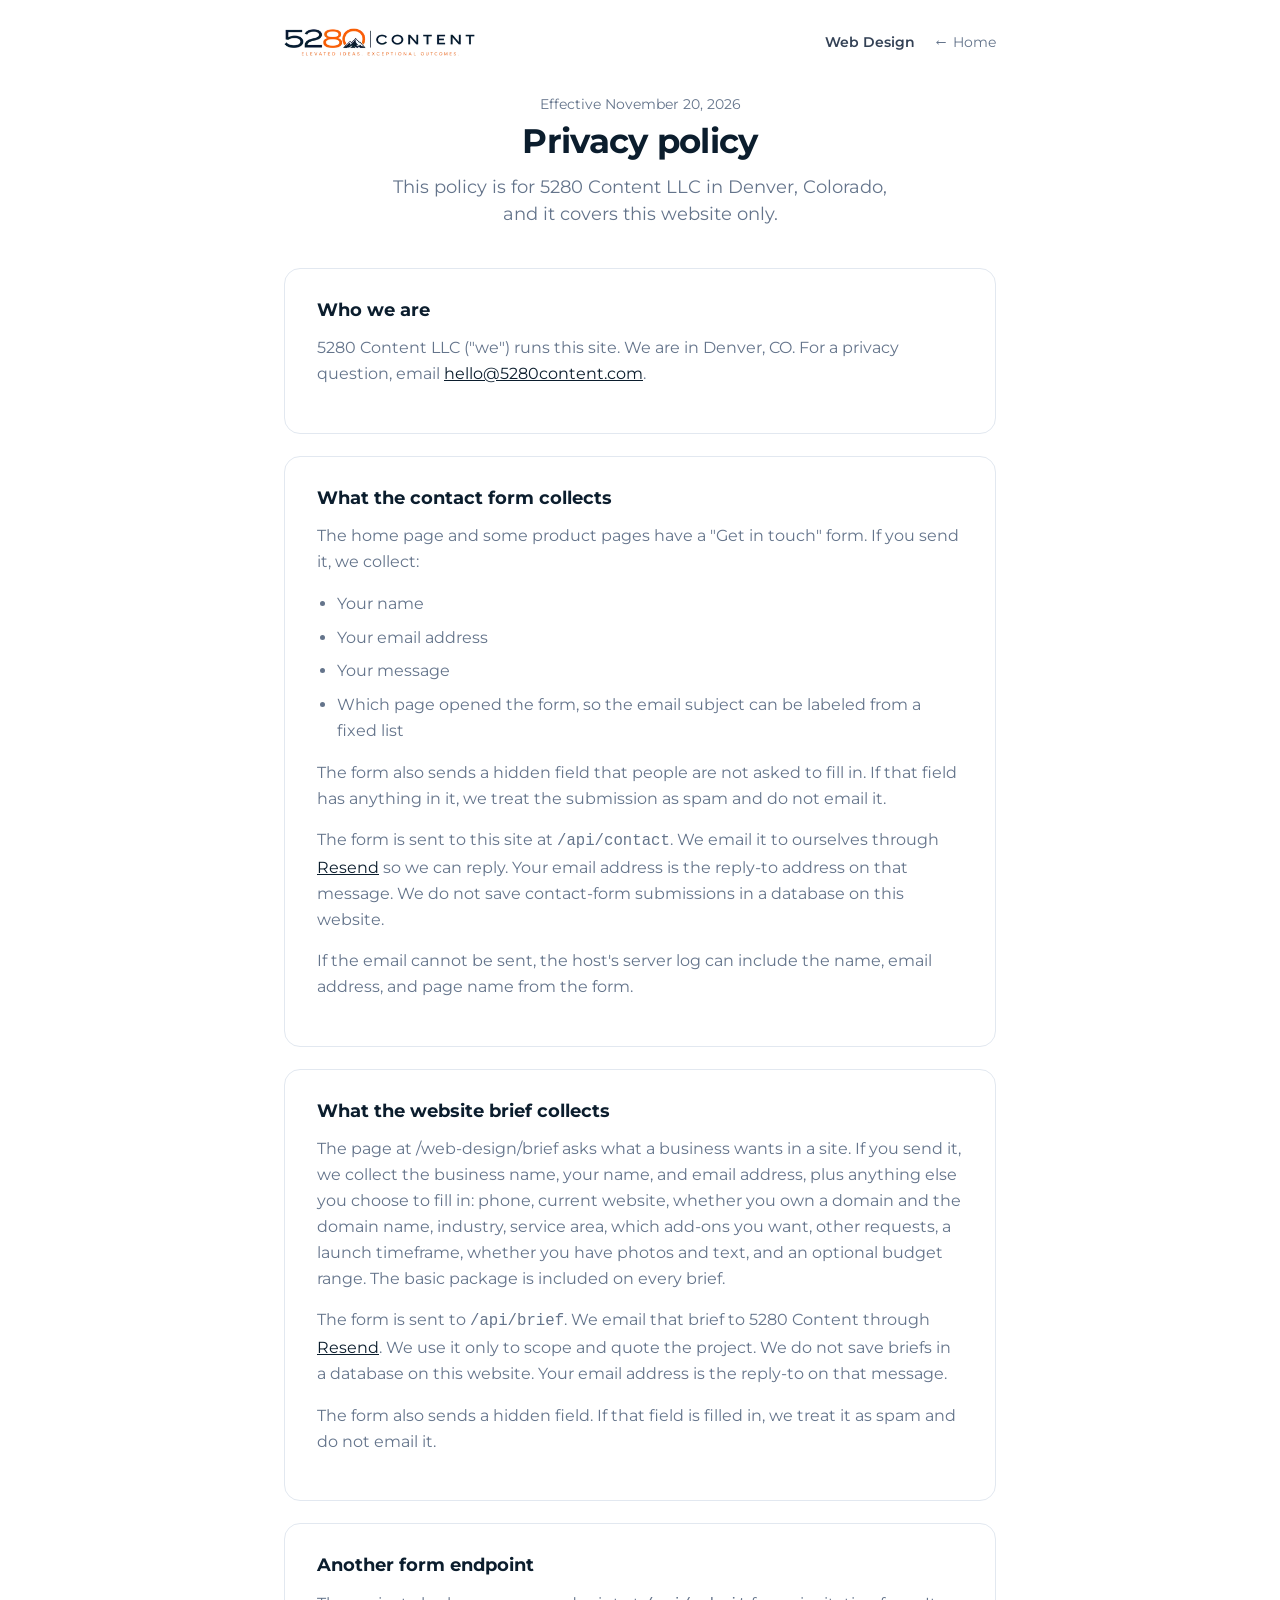
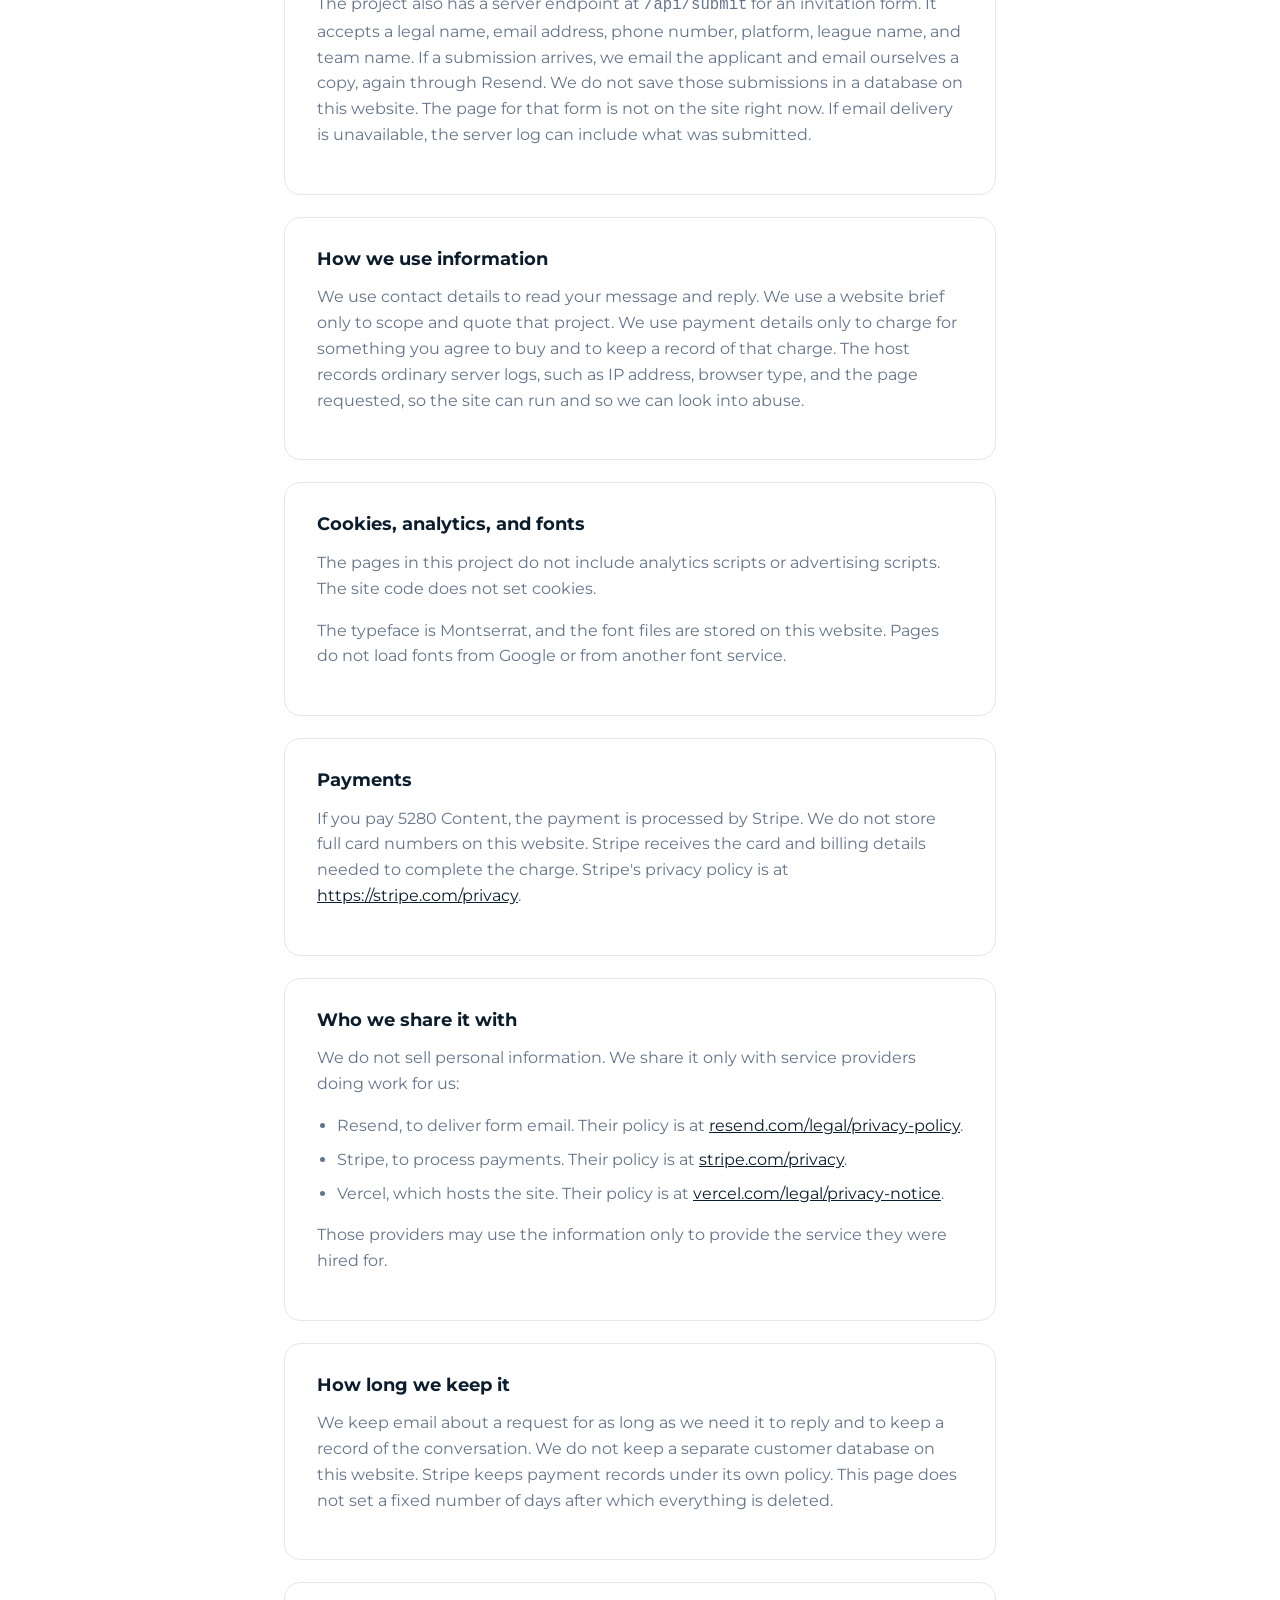
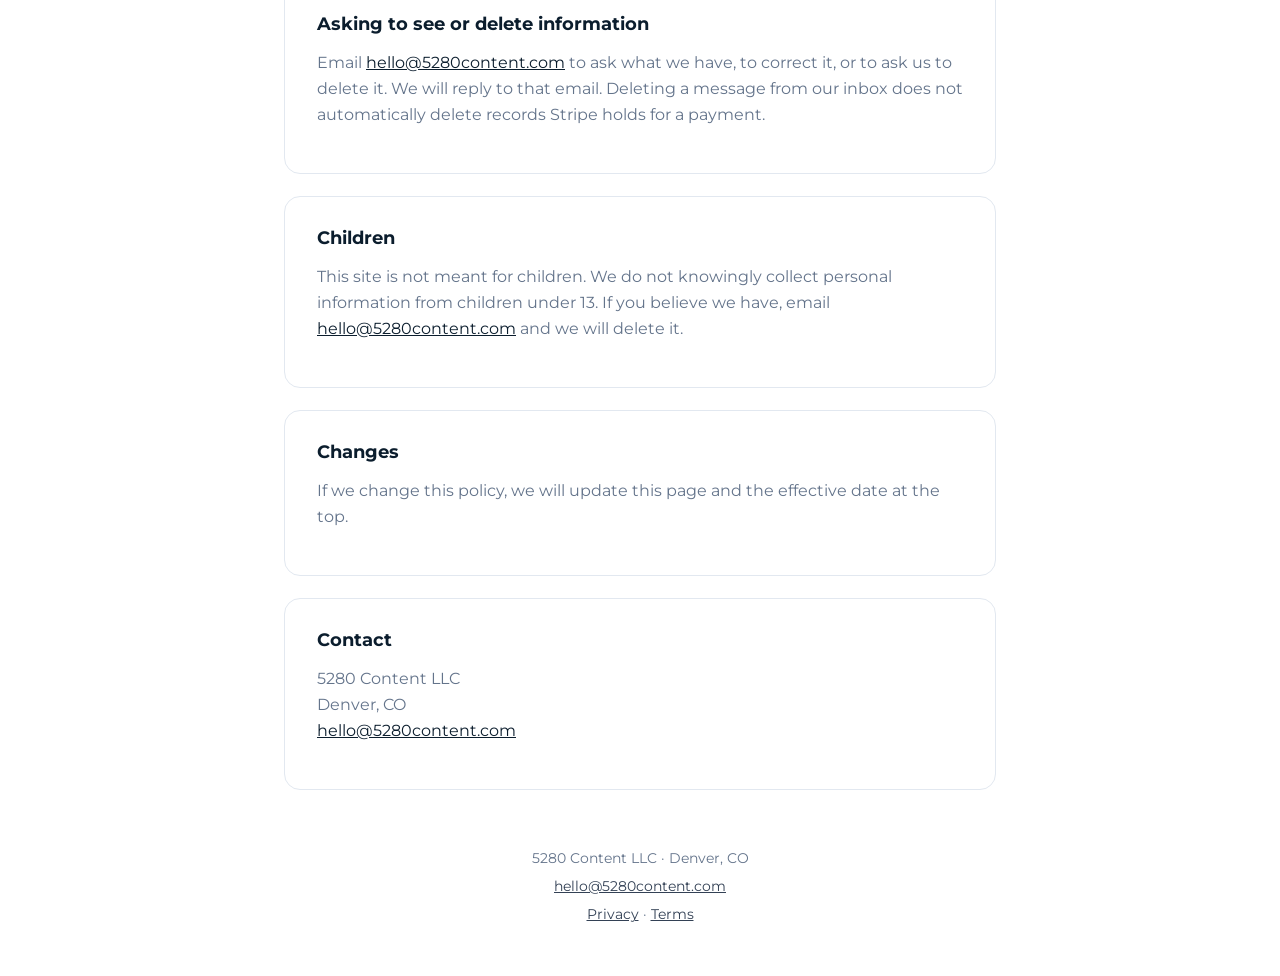
==== commit 3f36fe60: "Merge 49bf4a9825f03d18e31215b7e986e59735960f3f into 08531a3ac3442c58fbb7e37c4778a9f06e2dc226" ====
--- a/privacy/index.html
+++ b/privacy/index.html
@@ -84,13 +84,20 @@
     </section>
 
     <section>
+      <h2>What the website brief collects</h2>
+      <p>The page at /web-design/brief asks what a business wants in a site. If you send it, we collect the business name, your name, and email address, plus anything else you choose to fill in: phone, current website, whether you own a domain and the domain name, industry, service area, which add-ons you want, other requests, a launch timeframe, whether you have photos and text, and an optional budget range. The basic package is included on every brief.</p>
+      <p>The form is sent to <code>/api/brief</code>. We email that brief to 5280 Content through <a href="https://resend.com/legal/privacy-policy">Resend</a>. We use it only to scope and quote the project. We do not save briefs in a database on this website. Your email address is the reply-to on that message.</p>
+      <p>The form also sends a hidden field. If that field is filled in, we treat it as spam and do not email it.</p>
+    </section>
+
+    <section>
       <h2>Another form endpoint</h2>
       <p>The project also has a server endpoint at <code>/api/submit</code> for an invitation form. It accepts a legal name, email address, phone number, platform, league name, and team name. If a submission arrives, we email the applicant and email ourselves a copy, again through Resend. We do not save those submissions in a database on this website. The page for that form is not on the site right now. If email delivery is unavailable, the server log can include what was submitted.</p>
     </section>
 
     <section>
       <h2>How we use information</h2>
-      <p>We use contact details to read your message and reply. We use payment details only to charge for something you agree to buy and to keep a record of that charge. The host records ordinary server logs, such as IP address, browser type, and the page requested, so the site can run and so we can look into abuse.</p>
+      <p>We use contact details to read your message and reply. We use a website brief only to scope and quote that project. We use payment details only to charge for something you agree to buy and to keep a record of that charge. The host records ordinary server logs, such as IP address, browser type, and the page requested, so the site can run and so we can look into abuse.</p>
     </section>
 
     <section>
